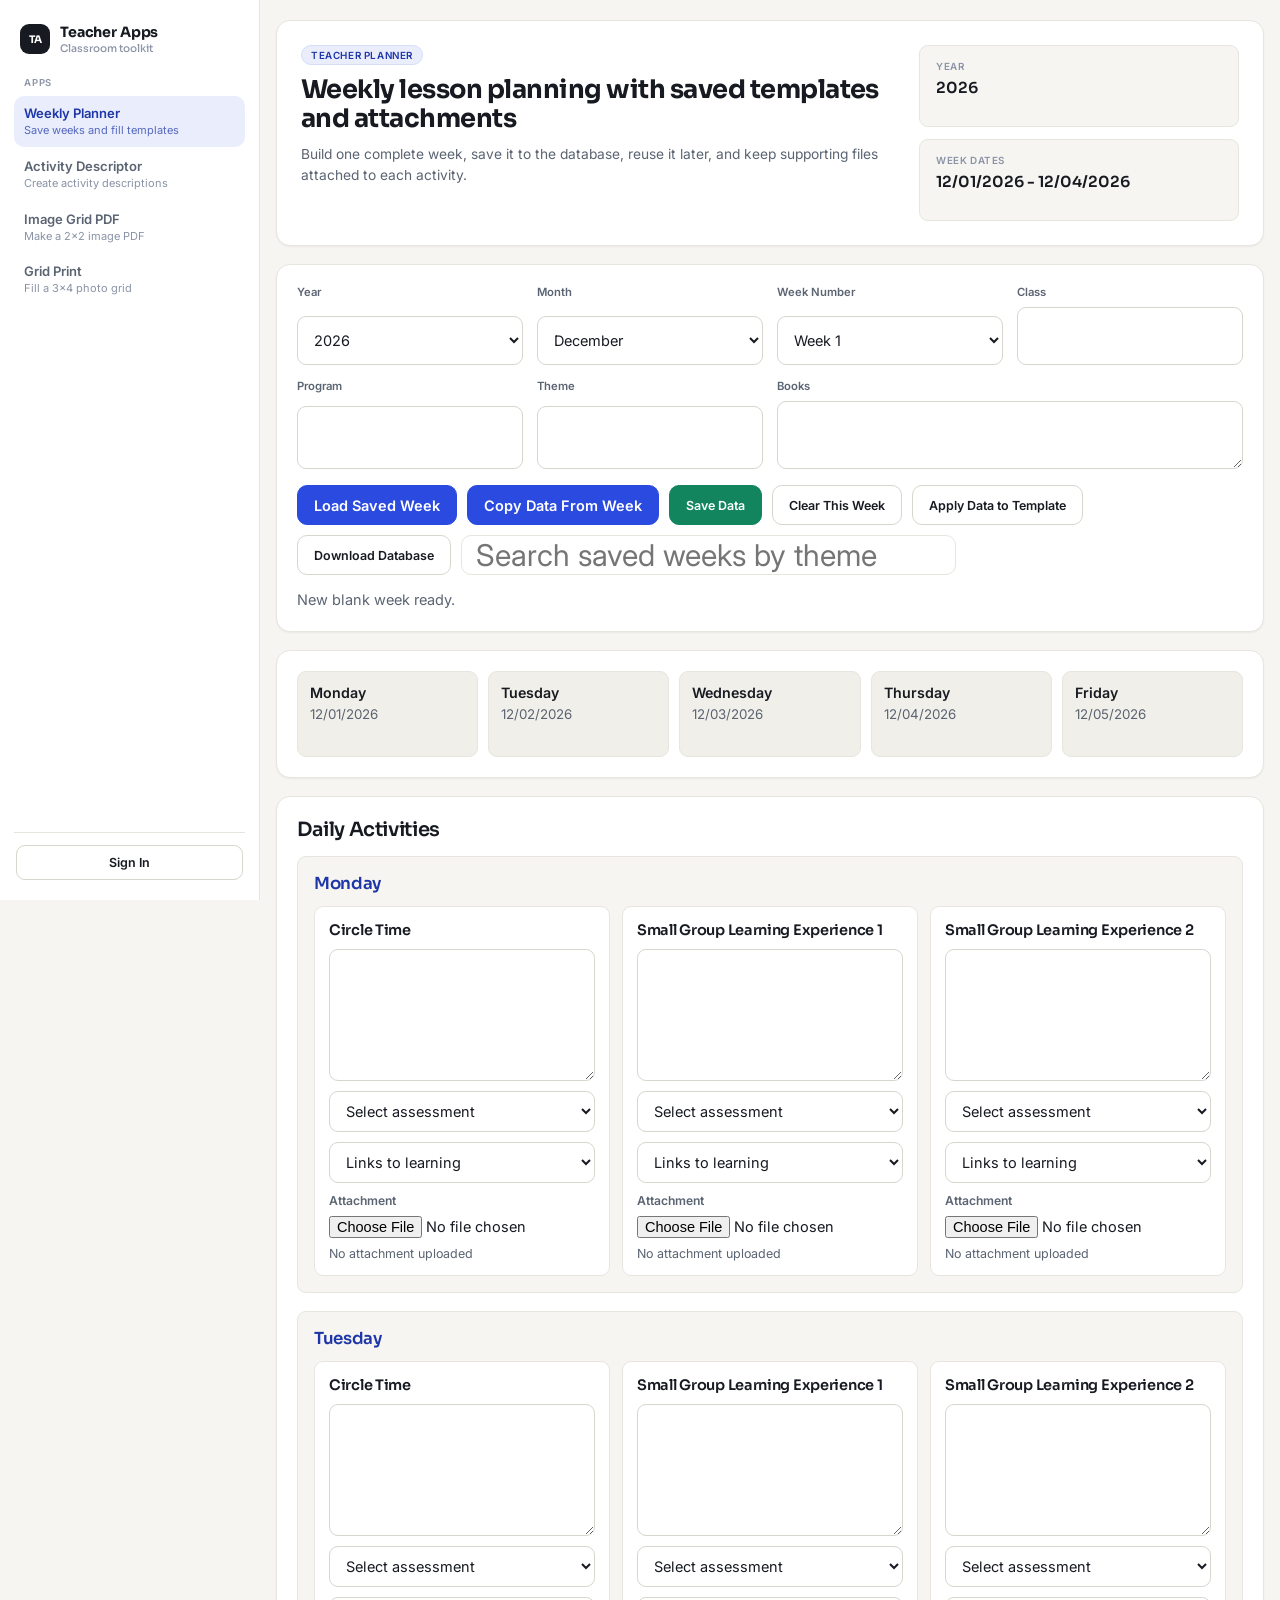
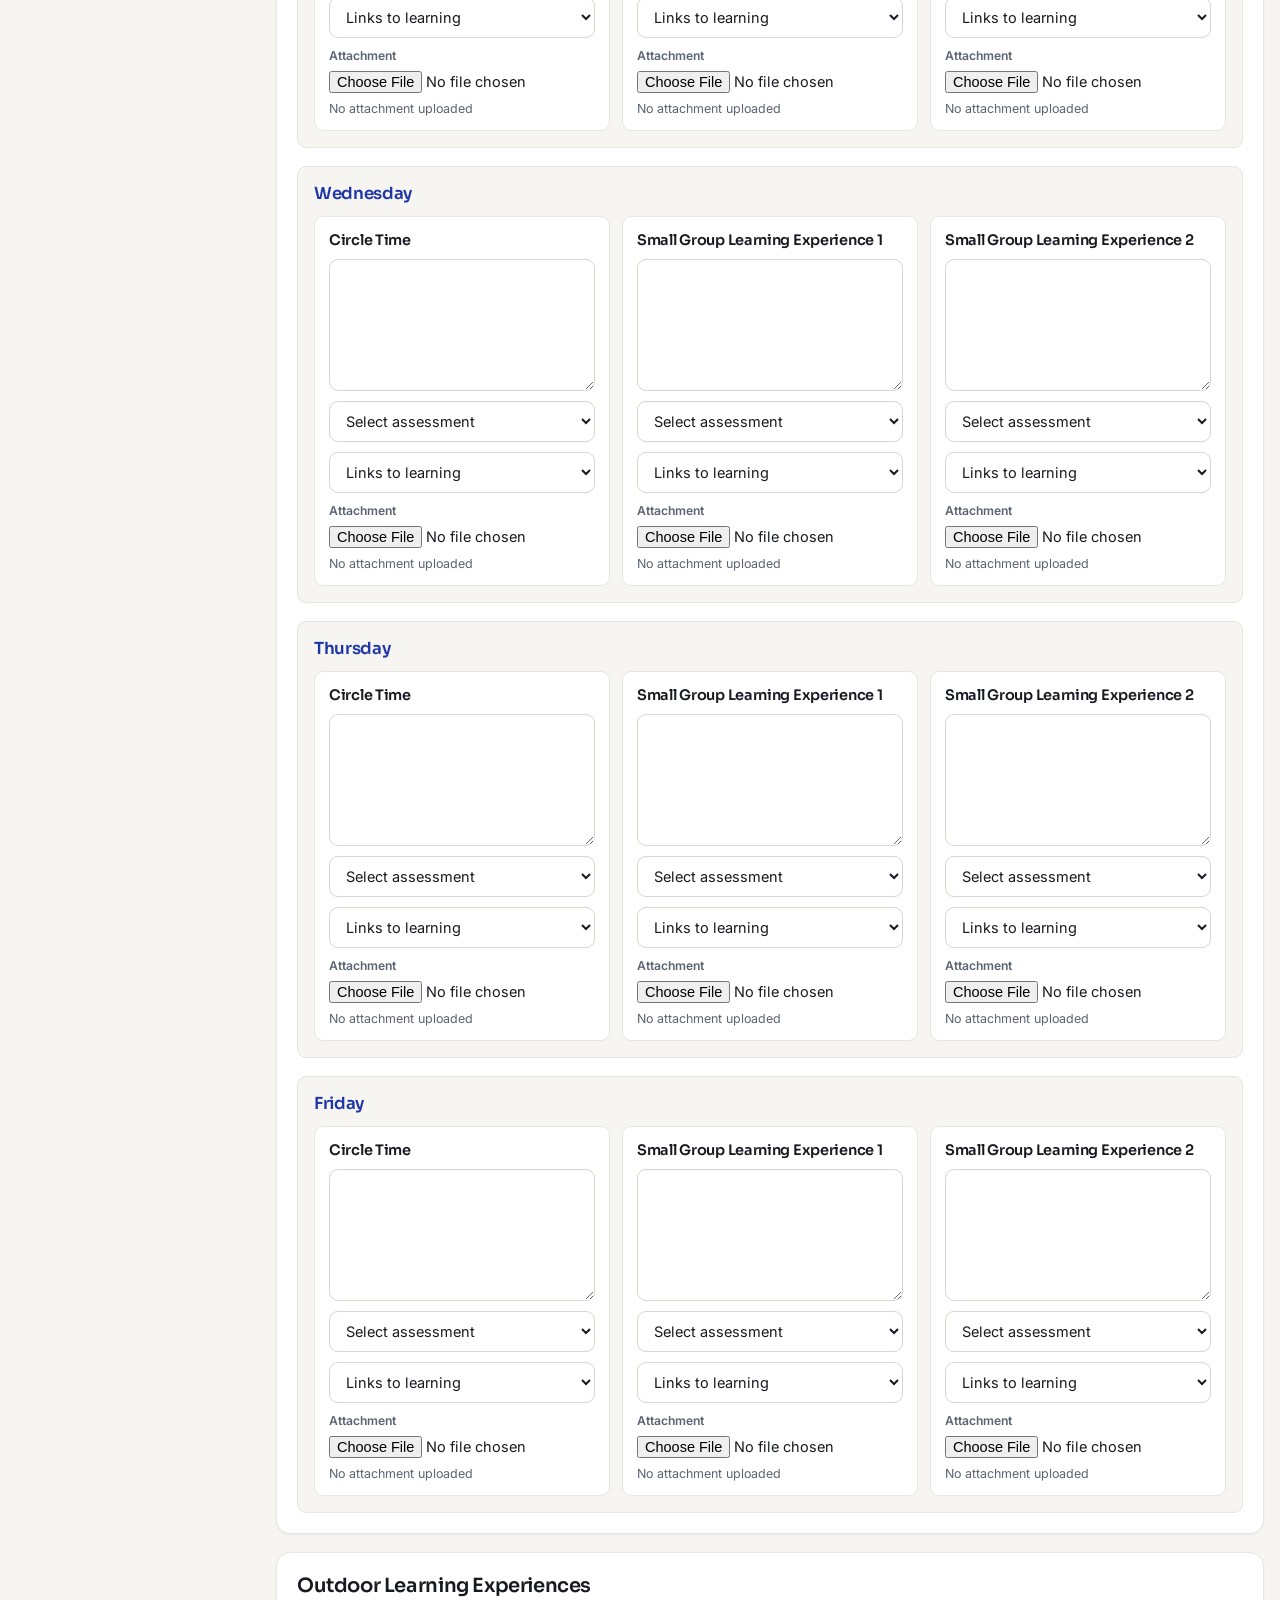
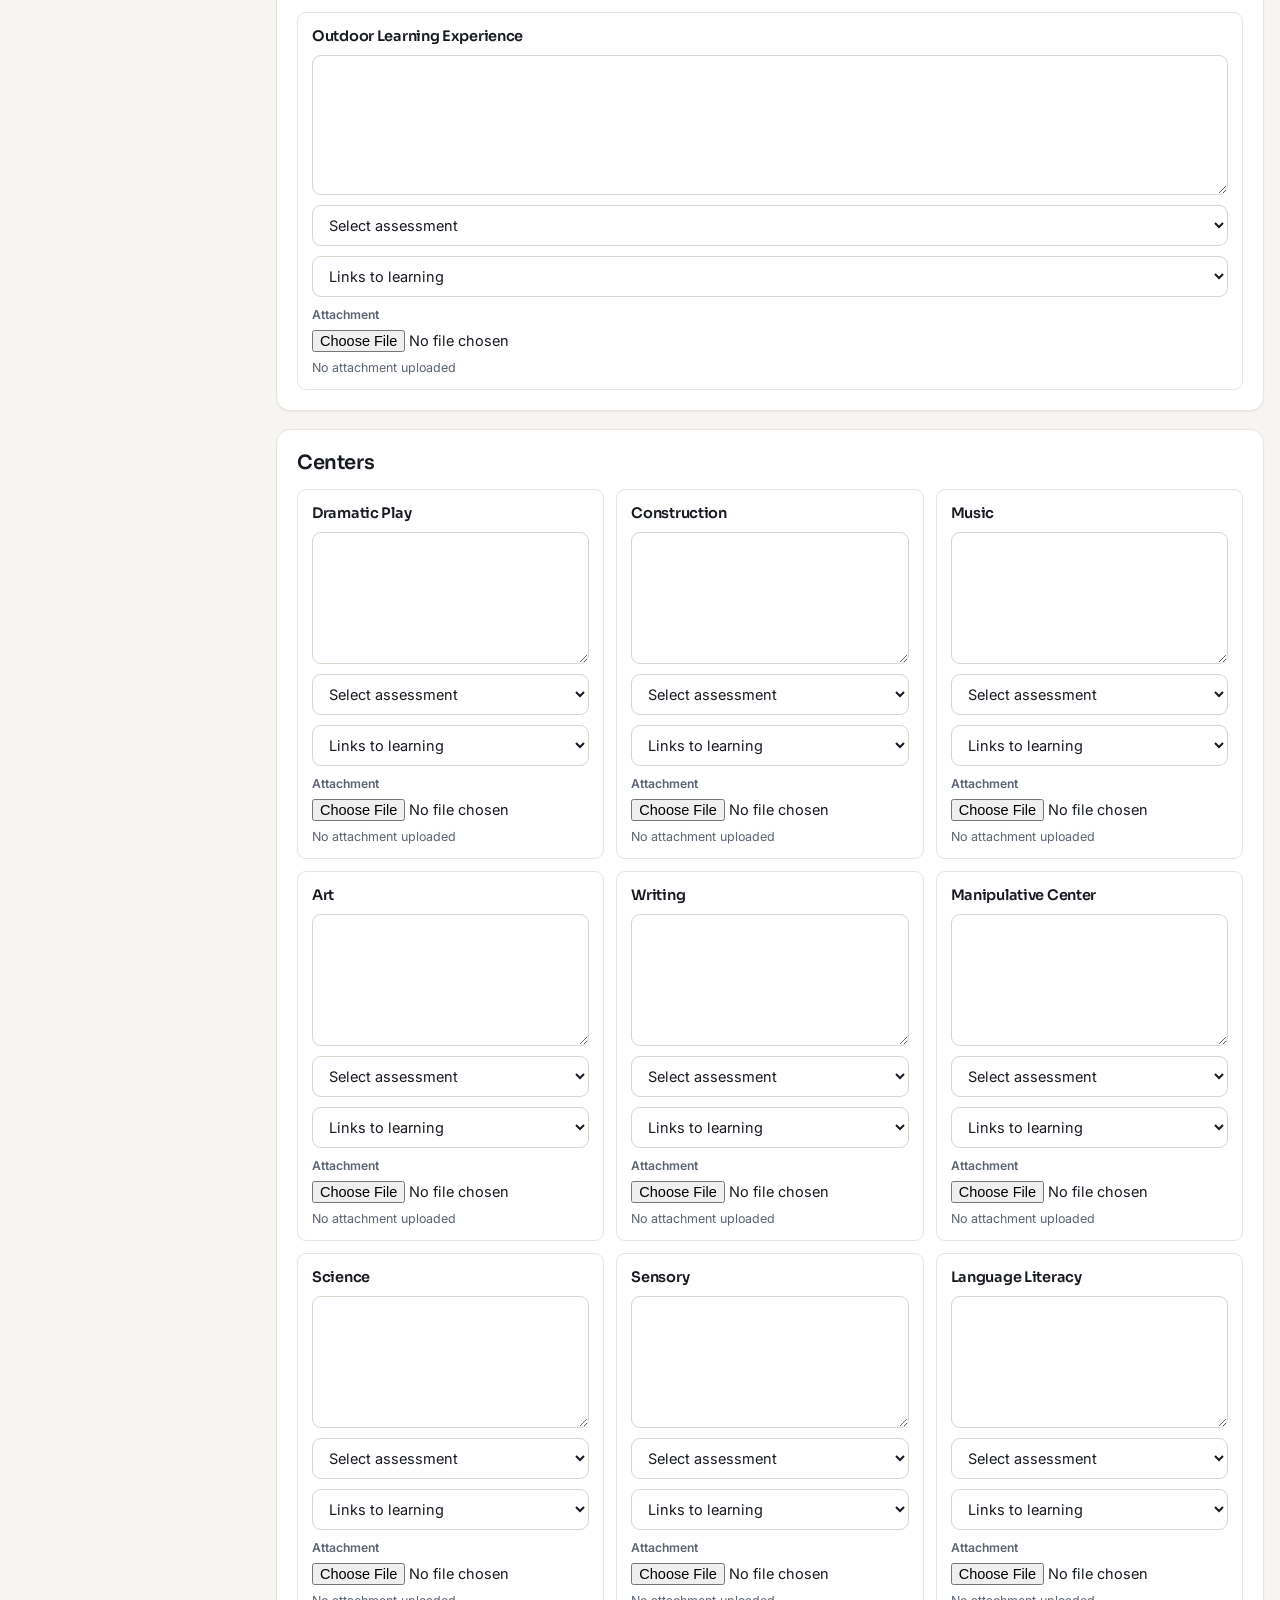
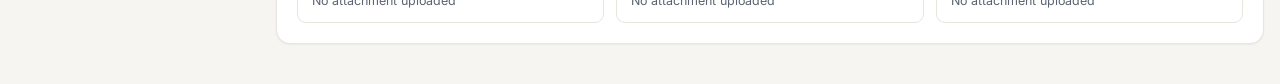
==== public/index.html @ f6d5d3d1 "Find saved weeks by typing a theme The search box filters every saved week, local and cloud, by them" ====
<!doctype html>
<html lang="en">
  <head>
    <meta charset="utf-8" />
    <meta name="viewport" content="width=device-width, initial-scale=1" />
    <title>Teacher Weekly Planner</title>
    <meta
      name="description"
      content="Plan circle time, small groups, centers, outdoor learning, templates, and attachments in one weekly teacher planner."
    />
    <link rel="preconnect" href="https://fonts.googleapis.com" />
    <link rel="preconnect" href="https://fonts.gstatic.com" crossorigin />
    <link
      href="https://fonts.googleapis.com/css2?family=Inter:wght@400;500;600;700&family=Sora:wght@600;700;800&display=swap"
      rel="stylesheet"
    />
    <link rel="stylesheet" href="styles.css?v=11" />
  </head>
  <body>
    <div class="app-frame">
      <aside class="app-sidebar" aria-label="Teacher app navigation">
        <div class="sidebar-brand">
          <span class="brand-mark" aria-hidden="true">TA</span>
          <span class="brand-name">Teacher Apps<em>Classroom toolkit</em></span>
        </div>
        <nav class="sidebar-nav" aria-label="Available apps">
          <p class="nav-label">Apps</p>
          <button class="app-tab active" type="button" data-app-tab="planner" aria-selected="true">
            <strong>Weekly Planner</strong>
            <span>Save weeks and fill templates</span>
          </button>
          <button class="app-tab" type="button" data-app-tab="activity-descriptor" aria-selected="false">
            <strong>Activity Descriptor</strong>
            <span>Create activity descriptions</span>
          </button>
          <button class="app-tab" type="button" data-app-tab="grid" aria-selected="false">
            <strong>Image Grid PDF</strong>
            <span>Make a 2x2 image PDF</span>
          </button>
          <button class="app-tab" type="button" data-app-tab="grid-print" aria-selected="false">
            <strong>Grid Print</strong>
            <span>Fill a 3x4 photo grid</span>
          </button>
        </nav>
        <div class="sidebar-auth" id="sidebarAuth">
          <button id="authButton" class="auth-button" type="button">Sign In</button>
          <div id="authUserInfo" class="auth-user-info" hidden>
            <span id="authUserEmail" class="auth-email"></span>
            <button id="authSignOutButton" class="auth-signout-button" type="button">Sign Out</button>
          </div>
        </div>
      </aside>

      <div class="app-content">
        <section id="plannerApp" class="app-view active" data-app-view="planner">
          <div class="page-shell">
            <header class="hero-band">
              <div class="hero-copy">
                <p class="eyebrow">Teacher Planner</p>
                <h1>Weekly lesson planning with saved templates and attachments</h1>
                <p class="hero-text">
                  Build one complete week, save it to the database, reuse it later, and keep supporting files attached to each activity.
                </p>
              </div>
              <div class="hero-meta">
                <div class="meta-chip">
                  <span>Year</span>
                  <strong id="currentYearLabel"></strong>
                </div>
                <div class="meta-chip">
                  <span>Week Dates</span>
                  <strong id="selectedWeekRange">Choose month and week</strong>
                </div>
              </div>
            </header>

            <main class="planner-layout">
        <section class="control-band" aria-label="Planner controls">
          <div class="control-grid">
            <label class="field">
              <span>Year</span>
              <select id="yearSelect" name="year"></select>
            </label>

            <label class="field">
              <span>Month</span>
              <select id="monthSelect" name="month"></select>
            </label>

            <label class="field">
              <span>Week Number</span>
              <select id="weekSelect" name="weekNumber"></select>
            </label>

            <label class="field">
              <span>Class</span>
              <input id="classInput" name="className" type="text" maxlength="120" autocomplete="off" />
            </label>

            <label class="field">
              <span>Program</span>
              <input id="programInput" name="programName" type="text" maxlength="120" autocomplete="off" />
            </label>

            <label class="field">
              <span>Theme</span>
              <input id="themeInput" name="theme" type="text" maxlength="120" autocomplete="off" />
            </label>

            <label class="field field-wide">
              <span>Books</span>
              <textarea id="booksInput" name="books" rows="2"></textarea>
            </label>
          </div>

          <div class="action-row">
            <select id="savedWeeksSelect" class="primary-button" aria-label="Load Saved Week">
              <option value="">Load Saved Week</option>
            </select>
            <select id="copyFromWeekSelect" class="primary-button" aria-label="Copy Data From Week">
              <option value="">Copy Data From Week</option>
            </select>
            <button id="savePlanButton" class="primary-button accent" type="button">Save Data</button>
            <button id="clearWeekButton" class="secondary-button" type="button">Clear This Week</button>
            <button id="applyCurrentTemplateButton" class="secondary-button" type="button">Apply Data to Template</button>
            <button id="downloadDatabaseButton" class="secondary-button" type="button">Download Database</button>
            <input id="themeSearchInput" class="theme-search-input" type="search" placeholder="Search saved weeks by theme" aria-label="Search saved weeks by theme" />
          </div>

          <div id="themeSearchResults" class="week-select-list theme-search-results" hidden></div>

          <p id="plannerStatus" class="status-text" role="status" aria-live="polite">Choose a month and week, save data for later, or fill your lesson-plan PDF template.</p>
        </section>

        <section class="week-band" aria-label="Selected work week">
          <div id="weekDays" class="week-days"></div>
        </section>

        <section class="planner-section" aria-labelledby="weeklyActivitiesHeading">
          <div class="section-heading">
            <h2 id="weeklyActivitiesHeading">Daily Activities</h2>
          </div>
          <div id="dailyActivities" class="daily-activities"></div>
        </section>

        <section class="planner-section" aria-labelledby="outdoorHeading">
          <div class="section-heading">
            <h2 id="outdoorHeading">Outdoor Learning Experiences</h2>
          </div>
          <div id="outdoorGrid" class="single-grid"></div>
        </section>

        <section class="planner-section" aria-labelledby="centersHeading">
          <div class="section-heading">
            <h2 id="centersHeading">Centers</h2>
          </div>
          <div id="centersGrid" class="center-grid"></div>
        </section>
            </main>
          </div>
        </section>

        <section id="activityDescriptorApp" class="app-view" data-app-view="activity-descriptor" hidden>
          <div class="page-shell">
            <header class="hero-band app-hero">
              <div class="hero-copy">
                <p class="eyebrow">Activity Descriptor</p>
                <h1>Describe learning activities with structured fields</h1>
                <p class="hero-text">
                  Enter a date, describe activities and skills learned, then apply the data to the activity descriptor template.
                </p>
              </div>
            </header>

            <main class="planner-layout">
              <section class="control-band" aria-label="Activity descriptor controls">
                <div class="control-grid">
                  <label class="field">
                    <span>Date</span>
                    <input id="activityDate" name="date" type="date" />
                  </label>
                </div>

                <div class="action-row">
                  <button id="loadActivityButton" class="primary-button" type="button">Load Saved Data</button>
                  <button id="saveActivityButton" class="primary-button accent" type="button">Save Data</button>
                  <button id="applyActivityTemplateButton" class="secondary-button" type="button">Apply Data to Template</button>
                  <button id="downloadActivityDatabaseButton" class="secondary-button" type="button">Download Database</button>
                </div>

                <p id="activityStatus" class="status-text" role="status" aria-live="polite">Fill in the date and activity fields to get started.</p>
              </section>

              <section class="planner-section" aria-labelledby="activityActivitiesHeading">
                <div class="section-heading">
                  <h2 id="activityActivitiesHeading">Activities</h2>
                </div>
                <div id="activityFieldsContainer" class="activity-fields-container"></div>
              </section>

              <section class="planner-section" aria-labelledby="activitySkillsHeading">
                <div class="section-heading">
                  <h2 id="activitySkillsHeading">Skills Learned</h2>
                  <button id="addSkillFieldButton" class="icon-button" type="button" aria-label="Add skill field">+</button>
                </div>
                <div id="skillFieldsContainer" class="activity-fields-container"></div>
              </section>

              <section class="planner-section" aria-labelledby="activityLinksHeading">
                <div class="section-heading">
                  <h2 id="activityLinksHeading">Links to Learning</h2>
                  <button id="addLinkFieldButton" class="icon-button" type="button" aria-label="Add link field">+</button>
                </div>
                <div id="linkFieldsContainer" class="activity-fields-container"></div>
              </section>
            </main>
          </div>
        </section>

        <section id="gridApp" class="app-view" data-app-view="grid" hidden>
          <div class="page-shell">
            <header class="hero-band app-hero">
              <div class="hero-copy">
                <p class="eyebrow">Image Grid PDF</p>
                <h1>Turn an image folder into a clean grid PDF</h1>
                <p class="hero-text">
                  Select a folder, choose a layout, and get an image-only PDF with no headers, footers, or extra text.
                </p>
              </div>
            </header>

            <section class="grid-tool" aria-labelledby="gridToolHeading">
              <div>
                <p class="eyebrow">Image Folder to PDF</p>
                <h2 id="gridToolHeading">Image Folder to Grid PDF</h2>
                <p>
                  Select an image folder and generate a clean PDF laid out in your chosen layout.
                  The PDF contains only images, with no page numbers or added text.
                </p>
              </div>
              <div class="grid-tool-controls">
                <label class="field">
                  <span>Image Folder</span>
                  <input
                    id="gridImageInput"
                    type="file"
                    accept="image/*"
                    webkitdirectory
                    directory
                    multiple
                  />
                </label>
                <label class="field">
                  <span>Individual Images</span>
                  <input
                    id="gridImageFilesInput"
                    type="file"
                    accept="image/*"
                    multiple
                  />
                </label>
                <div class="field">
                  <span>Layout</span>
                  <div class="radio-row">
                    <label><input type="radio" name="gridLayout" value="grid" checked /> 2x2 grid (4 per page)</label>
                    <label><input type="radio" name="gridLayout" value="two-per-page" /> 2 per page (A4)</label>
                  </div>
                </div>
                <div class="field" id="gridOrientationField" hidden>
                  <span>2-per-page orientation</span>
                  <div class="radio-row">
                    <label><input type="radio" name="gridOrientation" value="side" checked /> Side by side</label>
                    <label><input type="radio" name="gridOrientation" value="stack" /> Up and down</label>
                  </div>
                </div>
                <button id="gridGenerateButton" class="primary-button accent" type="button">Generate PDF</button>
                <p id="gridStatus" class="status-text" role="status" aria-live="polite">Choose a folder or individual images, pick a layout, then generate the PDF.</p>
              </div>
            </section>
          </div>
        </section>

        <section id="gridPrintApp" class="app-view" data-app-view="grid-print" hidden>
          <div class="page-shell">
            <header class="hero-band app-hero">
              <div class="hero-copy">
                <p class="eyebrow">Grid Print</p>
                <h1>Fill a 3x4 photo grid and export it as one A4 page</h1>
                <p class="hero-text">
                  Click any cell to add a photo. Each cell matches the printed A4 cell exactly, so every
                  photo fits inside its own box without overflowing.
                </p>
              </div>
            </header>

            <section class="grid-print-tool" aria-labelledby="gridPrintToolHeading">
              <h2 id="gridPrintToolHeading">3x4 Photo Grid</h2>
              <div id="gridPrintCells" class="grid-print-cells"></div>
              <div class="action-row">
                <button id="gridPrintGenerateButton" class="primary-button accent" type="button">Generate PDF</button>
                <button id="gridPrintClearButton" class="secondary-button" type="button">Clear All</button>
              </div>
              <p id="gridPrintStatus" class="status-text" role="status" aria-live="polite">
                Add up to 12 photos, then generate grid-print.pdf.
              </p>
            </section>
          </div>
        </section>
      </div>
    </div>

    <div id="authModal" class="modal-backdrop" hidden>
      <section class="modal-panel auth-modal" role="dialog" aria-modal="true" aria-labelledby="authModalTitle">
        <div class="modal-heading">
          <div>
            <p class="eyebrow">Cloud Memory</p>
            <h2 id="authModalTitle">Sign In</h2>
          </div>
          <button id="closeAuthModalButton" class="icon-button" type="button" aria-label="Close sign in">&times;</button>
        </div>
        <form class="auth-form" onsubmit="return false">
          <label class="field">
            <span>Email</span>
            <input id="authEmailInput" type="email" placeholder="you@example.com" autocomplete="email" />
          </label>
          <label class="field">
            <span>Password</span>
            <input id="authPasswordInput" type="password" placeholder="At least 6 characters" autocomplete="current-password" />
          </label>
          <p id="authStatus" class="status-text" role="status" aria-live="polite"></p>
          <div class="auth-actions">
            <button id="authSignInButton" class="primary-button" type="button">Sign In</button>
            <button id="authSignUpButton" class="secondary-button" type="button">Create Account</button>
          </div>
        </form>
      </section>
    </div>

    <div id="databaseModal" class="modal-backdrop" hidden>
      <section class="modal-panel" role="dialog" aria-modal="true" aria-labelledby="databaseModalTitle">
        <div class="modal-heading">
          <div>
            <p class="eyebrow">Database Export</p>
            <h2 id="databaseModalTitle">Choose Saved Weeks</h2>
          </div>
          <button id="closeDatabaseModalButton" class="icon-button" type="button" aria-label="Close database export">×</button>
        </div>
        <div id="databaseWeekList" class="week-select-list"></div>
        <div class="modal-actions">
          <button id="cancelDatabaseDownloadButton" class="secondary-button" type="button">Cancel</button>
          <button id="confirmDatabaseDownloadButton" class="primary-button accent" type="button">Download Selected</button>
        </div>
      </section>
    </div>

    <script src="script.js?v=29"></script>
    <script src="autofit.js?v=2"></script>
  </body>
</html>
---- public/styles.css ----
:root {
  color-scheme: light;
  --bg: #f6f5f1;
  --surface: #ffffff;
  --surface-soft: #f1efe9;
  --ink: #171a21;
  --muted: #5b6472;
  --faint: #8a93a6;
  --indigo: #2b4be0;
  --indigo-dark: #1e36a8;
  --indigo-soft: #eaeefc;
  --emerald: #12855f;
  --emerald-dark: #0d6a4c;
  --amber: #d98a1f;
  --red: #d92d20;
  --line: #e7e5de;
  --line-strong: #d8d5cc;
  --panel: #ffffff;
  --shadow-sm: 0 1px 2px rgba(23, 26, 33, 0.05);
  --shadow-md: 0 10px 30px rgba(23, 26, 33, 0.13);
  --focus-ring: 0 0 0 3px rgba(43, 75, 224, 0.18);
  --radius: 14px;
  --radius-sm: 9px;
  --transition-fast: 150ms ease;
  --transition-press: 90ms ease;
  font-family: "Inter", "Segoe UI", system-ui, sans-serif;
  font-size: 14.5px;
  -webkit-font-smoothing: antialiased;
  background: var(--bg);
  color: var(--ink);
}

* {
  box-sizing: border-box;
}

html,
body {
  max-width: 100%;
  overflow-x: hidden;
}

body {
  margin: 0;
  min-height: 100vh;
  background: var(--bg);
}

h1, h2, h3 {
  font-family: "Sora", "Segoe UI", system-ui, sans-serif;
  letter-spacing: -0.02em;
}

button,
input,
select,
textarea {
  font: inherit;
}

button {
  cursor: pointer;
}

button:focus-visible,
a:focus-visible,
input:focus-visible,
select:focus-visible,
textarea:focus-visible,
[tabindex]:focus-visible {
  outline: 2px solid var(--indigo);
  outline-offset: 2px;
}

@media (prefers-reduced-motion: reduce) {
  * {
    transition-duration: 0.01ms !important;
    animation-duration: 0.01ms !important;
  }
}

.app-frame {
  display: grid;
  grid-template-columns: 260px minmax(0, 1fr);
  align-items: stretch;
  width: 100%;
  min-height: 100vh;
  overflow-x: hidden;
}

.app-sidebar {
  position: sticky;
  top: 0;
  align-self: start;
  min-height: 100vh;
  height: auto;
  display: flex;
  flex-direction: column;
  gap: 4px;
  padding: 18px 14px;
  border-right: 1px solid var(--line);
  background: var(--surface);
  color: var(--ink);
}

.sidebar-brand {
  display: flex;
  align-items: center;
  gap: 10px;
  padding: 6px 6px 18px;
}

.brand-mark {
  display: grid;
  flex: none;
  place-items: center;
  width: 30px;
  height: 30px;
  border-radius: 9px;
  background: var(--ink);
  color: #ffffff;
  font-family: "Sora", sans-serif;
  font-size: 0.72rem;
  font-weight: 700;
}

.brand-name {
  display: grid;
  font-family: "Sora", sans-serif;
  font-size: 0.98rem;
  font-weight: 700;
  letter-spacing: -0.01em;
  line-height: 1.25;
}

.brand-name em {
  color: var(--faint);
  font-family: inherit;
  font-size: 0.72rem;
  font-style: normal;
  font-weight: 500;
  letter-spacing: 0;
}

.nav-label {
  margin: 0 0 6px 10px;
  color: var(--faint);
  font-size: 0.66rem;
  font-weight: 600;
  letter-spacing: 0.08em;
  text-transform: uppercase;
}

.sidebar-nav {
  display: grid;
  gap: 2px;
  align-content: start;
}

.app-tab {
  width: 100%;
  display: grid;
  gap: 2px;
  padding: 9px 10px;
  border: 0;
  border-radius: 10px;
  background: transparent;
  color: var(--muted);
  text-align: left;
  transition: background-color var(--transition-fast), color var(--transition-fast), transform var(--transition-press);
}

.app-tab:hover {
  background: var(--bg);
  color: var(--ink);
}

.app-tab.active {
  background: var(--indigo-soft);
  color: var(--indigo-dark);
}

.app-tab:active {
  transform: scale(0.98);
}

.app-tab strong {
  font-size: 0.9rem;
  font-weight: 600;
}

.app-tab span {
  color: var(--faint);
  font-size: 0.76rem;
  line-height: 1.35;
}

.app-tab.active span {
  color: var(--indigo-dark);
  opacity: 0.72;
}

.app-content {
  min-width: 0;
  overflow-x: hidden;
}

.app-view {
  min-width: 0;
}

.app-view[hidden] {
  display: none;
}

.page-shell {
  width: 100%;
  max-width: 1360px;
  margin: 0 auto;
  padding: 20px 16px 40px;
}

.hero-band {
  display: grid;
  grid-template-columns: minmax(0, 1.5fr) minmax(280px, 0.8fr);
  gap: 18px;
  align-items: stretch;
  padding: 24px;
  border: 1px solid var(--line);
  border-radius: var(--radius);
  background: var(--surface);
  box-shadow: var(--shadow-sm);
}

.eyebrow {
  display: inline-flex;
  align-items: center;
  margin: 0 0 10px;
  padding: 3px 9px;
  border: 1px solid #d5ddf8;
  border-radius: 999px;
  background: var(--indigo-soft);
  color: var(--indigo-dark);
  font-size: 0.68rem;
  font-weight: 600;
  text-transform: uppercase;
  letter-spacing: 0.06em;
}

.hero-copy h1 {
  margin: 0 0 10px;
  font-weight: 700;
  font-size: clamp(1.5rem, 2vw, 2.1rem);
  line-height: 1.15;
}

.hero-text {
  max-width: 52rem;
  margin: 0;
  color: var(--muted);
  font-size: 0.95rem;
  line-height: 1.55;
}

.hero-meta {
  display: grid;
  gap: 12px;
}

.meta-chip {
  display: grid;
  gap: 6px;
  align-content: start;
  min-height: 82px;
  padding: 14px 16px;
  border: 1px solid var(--line);
  border-radius: var(--radius-sm);
  background: var(--bg);
}

.meta-chip span {
  color: var(--faint);
  font-size: 0.68rem;
  font-weight: 600;
  text-transform: uppercase;
  letter-spacing: 0.06em;
}

.meta-chip strong {
  font-family: "Sora", sans-serif;
  font-size: 1.05rem;
  font-weight: 600;
}

.planner-layout {
  display: grid;
  gap: 18px;
  margin-top: 18px;
}

.grid-tool {
  display: grid;
  grid-template-columns: minmax(0, 1fr) minmax(280px, 420px);
  gap: 18px;
  align-items: center;
  margin-top: 18px;
  padding: 20px;
  border: 1px solid var(--line);
  border-radius: var(--radius);
  background: var(--panel);
  box-shadow: var(--shadow-sm);
}

.app-hero {
  grid-template-columns: minmax(0, 1fr);
}

.grid-tool h2 {
  margin: 0 0 8px;
  font-weight: 600;
  font-size: clamp(1.4rem, 1.8vw, 1.9rem);
}

.grid-tool p {
  margin: 0;
  color: var(--muted);
  line-height: 1.55;
}

.grid-tool-controls {
  display: grid;
  gap: 12px;
  min-width: 0;
}

.radio-row {
  display: flex;
  flex-wrap: wrap;
  gap: 8px 18px;
  font-weight: 400;
}

.radio-row label {
  display: flex;
  align-items: center;
  gap: 6px;
  font-size: 0.92rem;
  color: var(--ink);
  cursor: pointer;
}

.radio-row input[type="radio"] {
  accent-color: var(--indigo);
}

.control-band,
.week-band,
.planner-section {
  padding: 20px;
  border: 1px solid var(--line);
  border-radius: var(--radius);
  background: var(--panel);
  box-shadow: var(--shadow-sm);
}

.control-grid {
  display: grid;
  grid-template-columns: repeat(4, minmax(0, 1fr));
  gap: 14px;
}

.field {
  display: grid;
  gap: 8px;
}

.field[hidden] {
  display: none;
}

.field span {
  color: var(--muted);
  font-size: 0.78rem;
  font-weight: 600;
}

.field input,
.field select,
.field textarea,
.activity-card textarea,
.activity-card select {
  width: 100%;
  min-width: 0;
  padding: 10px 12px;
  border: 1px solid var(--line-strong);
  border-radius: var(--radius-sm);
  background: var(--surface);
  color: var(--ink);
  transition: border-color var(--transition-fast), box-shadow var(--transition-fast);
}

.field input:hover,
.field select:hover,
.field textarea:hover,
.activity-card textarea:hover,
.activity-card select:hover {
  border-color: var(--faint);
}

.field input:focus,
.field select:focus,
.field textarea:focus,
.activity-card textarea:focus,
.activity-card select:focus {
  border-color: var(--indigo);
  box-shadow: var(--focus-ring);
}

.field textarea,
.activity-card textarea {
  resize: vertical;
}

.field textarea {
  height: 68px;
}

.field-wide {
  grid-column: span 2;
}

.action-row {
  display: flex;
  flex-wrap: wrap;
  gap: 10px;
  margin-top: 16px;
}

.primary-button,
.secondary-button {
  min-height: 40px;
  padding: 0 16px;
  border-radius: 10px;
  font-size: 0.86rem;
  font-weight: 600;
  transition: background-color var(--transition-fast), border-color var(--transition-fast),
    box-shadow var(--transition-fast), transform var(--transition-press), opacity var(--transition-fast);
}

.primary-button:active,
.secondary-button:active {
  transform: scale(0.97);
}

.primary-button:disabled,
.secondary-button:disabled {
  opacity: 0.55;
  cursor: not-allowed;
  transform: none;
}

.primary-button {
  border: 1px solid var(--indigo);
  background: var(--indigo);
  color: #ffffff;
}

/* The Load Saved Week control is a <select> dressed as a button */
select.primary-button {
  -webkit-appearance: none;
  appearance: none;
  font: inherit;
  font-weight: 600;
  text-align: center;
  cursor: pointer;
  max-width: 240px;
  text-overflow: ellipsis;
}

select.primary-button option {
  background: #ffffff;
  color: #1f2437;
  font-weight: 400;
}

.primary-button:hover:not(:disabled) {
  background: var(--indigo-dark);
  border-color: var(--indigo-dark);
}

.primary-button.accent {
  border-color: var(--emerald);
  background: var(--emerald);
  color: #ffffff;
}

.primary-button.accent:hover:not(:disabled) {
  background: var(--emerald-dark);
  border-color: var(--emerald-dark);
}

.secondary-button {
  border: 1px solid var(--line-strong);
  background: var(--surface);
  color: var(--ink);
}

.secondary-button:hover:not(:disabled) {
  background: var(--surface-soft);
  border-color: var(--faint);
}

.status-text {
  margin: 14px 0 0;
  color: var(--muted);
  line-height: 1.5;
}

.status-text.success {
  color: var(--emerald-dark);
}

.status-text.error {
  color: var(--red);
}

.grid-print-tool {
  margin-top: 18px;
  padding: 20px;
  border: 1px solid var(--line);
  border-radius: var(--radius);
  background: var(--panel);
  box-shadow: var(--shadow-sm);
}

.grid-print-tool h2 {
  margin: 0 0 14px;
  font-weight: 600;
  font-size: clamp(1.2rem, 1.6vw, 1.5rem);
}

.grid-print-cells {
  display: grid;
  grid-template-columns: repeat(3, minmax(0, 1fr));
  gap: 12px;
}

.grid-print-cell {
  position: relative;
  display: flex;
  align-items: center;
  justify-content: center;
  aspect-ratio: 13 / 14; /* matches the printed A4 cell */
  border: 1px dashed var(--line);
  border-radius: var(--radius-sm);
  background: var(--surface);
  color: var(--muted);
  font-size: 0.85rem;
  cursor: pointer;
  overflow: hidden;
  transition: border-color var(--transition-fast), background-color var(--transition-fast);
}

.grid-print-cell:hover {
  border-color: var(--indigo);
  background: var(--surface-soft);
}

.grid-print-cell input[type="file"] {
  position: absolute;
  inset: 0;
  width: 100%;
  height: 100%;
  opacity: 0;
  cursor: pointer;
}

.grid-print-cell img {
  max-width: 100%;
  max-height: 100%;
  width: auto;
  height: auto;
  object-fit: contain;
  display: block;
}

.grid-print-cell.filled {
  border-style: solid;
  background: #ffffff;
}

@media (max-width: 640px) {
  .grid-print-cells {
    grid-template-columns: repeat(2, minmax(0, 1fr));
  }
}

.week-days {
  display: grid;
  grid-template-columns: repeat(5, minmax(0, 1fr));
  gap: 10px;
}

.day-chip {
  position: relative;
  min-height: 86px;
  padding: 12px;
  border: 1px solid var(--line);
  border-radius: var(--radius-sm);
  background: var(--surface-soft);
}

.day-chip strong {
  display: block;
  margin-bottom: 4px;
  font-size: 0.98rem;
  font-weight: 600;
}

.day-chip span {
  color: var(--muted);
  font-size: 0.92rem;
}

.day-chip.is-today {
  border-color: var(--indigo);
  border-width: 2px;
  padding: 11px;
  background: var(--indigo-soft);
}

.day-chip.is-today::after {
  content: "Today";
  position: absolute;
  top: 8px;
  right: 8px;
  padding: 2px 8px;
  border-radius: 999px;
  background: var(--emerald);
  color: #ffffff;
  font-size: 0.66rem;
  font-weight: 700;
  text-transform: uppercase;
  letter-spacing: 0.04em;
}

.section-heading {
  display: flex;
  align-items: center;
  justify-content: space-between;
  gap: 10px;
  margin-bottom: 14px;
}

.section-heading h2 {
  margin: 0;
  font-weight: 600;
  font-size: 1.35rem;
}

.daily-activities {
  display: grid;
  gap: 18px;
}

.day-section {
  padding: 16px;
  border: 1px solid var(--line);
  border-radius: var(--radius-sm);
  background: var(--bg);
}

.day-section-heading {
  margin: 0 0 12px;
  color: var(--indigo-dark);
  font-weight: 600;
  font-size: 1.15rem;
}

.day-activity-grid {
  display: grid;
  grid-template-columns: repeat(3, minmax(0, 1fr));
  gap: 12px;
}

.single-grid {
  display: grid;
  grid-template-columns: minmax(0, 1fr);
}

.center-grid {
  display: grid;
  grid-template-columns: repeat(3, minmax(0, 1fr));
  gap: 12px;
}

.activity-card {
  display: grid;
  gap: 10px;
  min-height: 100%;
  padding: 14px;
  border: 1px solid var(--line);
  border-radius: var(--radius-sm);
  background: var(--surface);
  transition: border-color var(--transition-fast);
}

.activity-card:focus-within {
  border-color: var(--indigo);
}

.activity-card h3 {
  margin: 0;
  font-weight: 600;
  font-size: 1rem;
}

.activity-card textarea {
  height: 132px;
}

.single-grid .activity-card textarea {
  height: 140px;
}

.attachment-row {
  display: grid;
  gap: 8px;
}

.attachment-row label {
  color: var(--muted);
  font-size: 0.84rem;
  font-weight: 600;
}

.attachment-row input[type="file"] {
  width: 100%;
}

.attachment-link {
  color: var(--indigo-dark);
  font-size: 0.9rem;
  font-weight: 600;
  text-decoration: none;
  word-break: break-word;
  transition: color var(--transition-fast);
}

.attachment-link:hover {
  text-decoration: underline;
}

.attachment-actions {
  display: grid;
  gap: 6px;
  color: var(--ink);
  font-size: 0.88rem;
  word-break: break-word;
}

.attachment-control-row {
  display: flex;
  flex-wrap: wrap;
  gap: 10px;
  align-items: center;
}

.attachment-remove {
  border: 0;
  padding: 0;
  background: transparent;
  color: var(--red);
  font: inherit;
  font-size: 0.9rem;
  font-weight: 600;
  cursor: pointer;
  transition: color var(--transition-fast);
}

.attachment-remove:hover {
  text-decoration: underline;
}

.attachment-empty {
  color: var(--muted);
  font-size: 0.86rem;
}

.sidebar-auth {
  display: flex;
  align-items: center;
  gap: 10px;
  margin-top: auto;
  padding: 12px 2px 2px;
  border-top: 1px solid var(--line);
}

.auth-button {
  width: 100%;
  padding: 9px 14px;
  border: 1px solid var(--line-strong);
  border-radius: var(--radius-sm);
  background: var(--surface);
  color: var(--ink);
  font-weight: 600;
  font-size: 0.86rem;
}

.auth-button:hover {
  background: var(--bg);
}

.auth-user-info {
  display: flex;
  align-items: center;
  gap: 10px;
  width: 100%;
}

.auth-user-info[hidden] {
  display: none;
}

.auth-email {
  flex: 1;
  min-width: 0;
  overflow: hidden;
  text-overflow: ellipsis;
  white-space: nowrap;
  color: var(--muted);
  font-size: 0.8rem;
  font-weight: 600;
}

.auth-signout-button {
  padding: 6px 11px;
  border: 1px solid var(--line-strong);
  border-radius: 8px;
  background: transparent;
  color: var(--muted);
  font-size: 0.76rem;
  font-weight: 600;
}

.auth-signout-button:hover {
  background: var(--bg);
  color: var(--ink);
}

.auth-modal {
  max-width: 400px;
}

.auth-form {
  display: grid;
  gap: 14px;
}

.auth-actions {
  display: flex;
  gap: 10px;
  justify-content: flex-end;
}

.modal-backdrop {
  position: fixed;
  inset: 0;
  z-index: 20;
  display: grid;
  place-items: center;
  padding: 18px;
  background: rgba(23, 26, 33, 0.4);
  animation: modal-backdrop-fade var(--transition-fast) ease;
}

@keyframes modal-backdrop-fade {
  from {
    opacity: 0;
  }
  to {
    opacity: 1;
  }
}

@keyframes modal-panel-in {
  from {
    opacity: 0;
    transform: translateY(8px) scale(0.98);
  }
  to {
    opacity: 1;
    transform: translateY(0) scale(1);
  }
}

.modal-backdrop[hidden] {
  display: none;
}

.modal-panel {
  width: min(620px, 100%);
  max-height: min(760px, calc(100vh - 36px));
  display: grid;
  grid-template-rows: auto minmax(0, 1fr) auto;
  gap: 14px;
  padding: 20px;
  border: 1px solid var(--line);
  border-radius: var(--radius);
  background: var(--panel);
  box-shadow: var(--shadow-md);
  animation: modal-panel-in 200ms ease;
}

.modal-heading {
  display: flex;
  justify-content: space-between;
  gap: 14px;
}

.modal-heading h2 {
  margin: 0;
  font-weight: 600;
  font-size: 1.3rem;
}

.icon-button {
  width: 44px;
  height: 44px;
  border: 1px solid var(--line);
  border-radius: var(--radius-sm);
  background: var(--surface);
  color: var(--ink);
  font-size: 1.4rem;
  line-height: 1;
  display: inline-flex;
  align-items: center;
  justify-content: center;
  transition: background-color var(--transition-fast), border-color var(--transition-fast), transform var(--transition-press);
}

.icon-button:hover {
  background: var(--surface-soft);
  border-color: var(--faint);
}

.icon-button:active {
  transform: scale(0.95);
}

.week-select-list {
  display: grid;
  gap: 8px;
  overflow: auto;
  padding-right: 4px;
}

.week-select-row {
  display: grid;
  grid-template-columns: auto minmax(0, 1fr);
  gap: 10px;
  align-items: start;
  padding: 12px;
  border: 1px solid var(--line);
  border-radius: var(--radius-sm);
  background: var(--surface);
}

.week-select-row input {
  margin-top: 3px;
}

.week-select-row strong,
.week-select-row small {
  display: block;
}

.week-select-row small {
  margin-top: 3px;
  color: var(--muted);
  line-height: 1.35;
}

.theme-search-input {
  min-height: 40px;
  padding: 0 14px;
  border: 1px solid var(--line);
  border-radius: 10px;
  background: var(--surface);
  color: inherit;
  font: inherit;
  font-size: 0.86rem;
  min-width: 220px;
}

.theme-search-results {
  margin-top: 12px;
  max-height: 260px;
}

/* .week-select-list sets display:grid, which would otherwise beat [hidden]. */
.theme-search-results[hidden] {
  display: none;
}

.theme-result {
  display: block;
  width: 100%;
  text-align: left;
  padding: 12px;
  border: 1px solid var(--line);
  border-radius: var(--radius-sm);
  background: var(--surface);
  color: inherit;
  font: inherit;
  cursor: pointer;
}

.theme-result strong,
.theme-result small {
  display: block;
}

.theme-result small {
  margin-top: 3px;
  color: var(--muted);
  line-height: 1.35;
}

.modal-actions {
  display: flex;
  flex-wrap: wrap;
  justify-content: flex-end;
  gap: 10px;
}

.activity-fields-section {
  margin-top: 16px;
}

.section-heading h3 {
  margin: 0;
  font-weight: 600;
  font-size: 1.05rem;
}

.activity-fields-container {
  display: grid;
  gap: 10px;
}

.activity-field-item {
  display: grid;
  grid-template-columns: minmax(0, 1fr) auto;
  gap: 10px;
  align-items: end;
  padding: 12px;
  border: 1px solid var(--line);
  border-radius: var(--radius-sm);
  background: var(--surface);
}

.activity-field-item textarea {
  height: 80px;
  resize: vertical;
}

/* Descriptor text matches the exported template's Times New Roman */
#activityDescriptorApp textarea {
  font-family: "Times New Roman", Times, serif;
}

.activity-field-item .field {
  gap: 6px;
}

.activity-field-item .field span {
  font-size: 0.86rem;
  font-weight: 600;
  color: var(--muted);
}

.activity-field-remove {
  width: 36px;
  height: 36px;
  padding: 0;
  border: 1px solid var(--line);
  border-radius: 8px;
  background: var(--surface);
  color: var(--red);
  font-weight: 700;
  font-size: 1.2rem;
  line-height: 1;
  transition: background-color var(--transition-fast), transform var(--transition-press);
}

.activity-field-remove:hover {
  background: rgba(217, 45, 32, 0.08);
}

.activity-field-remove:active {
  transform: scale(0.95);
}


@media (max-width: 1180px) {
  .hero-band,
  .grid-tool,
  .control-grid {
    grid-template-columns: 1fr;
  }

  .day-activity-grid {
    grid-template-columns: 1fr;
  }

  .center-grid {
    grid-template-columns: repeat(2, minmax(0, 1fr));
  }
}

@media (max-width: 760px) {
  .app-frame {
    grid-template-columns: 1fr;
  }

  .app-sidebar {
    position: static;
    height: auto;
    min-height: 0;
    padding: 14px;
  }

  .sidebar-brand {
    padding: 0;
  }

  .sidebar-brand h1 {
    font-size: 1.55rem;
  }

  .sidebar-brand p:not(.eyebrow) {
    display: none;
  }

  .sidebar-nav {
    grid-template-columns: repeat(2, minmax(0, 1fr));
  }

  .app-tab {
    min-height: 82px;
  }

  .page-shell {
    width: min(100vw - 16px, 100%);
    padding: 12px 0 28px;
  }

  .hero-band,
  .grid-tool,
  .control-grid,
  .week-days,
  .center-grid {
    grid-template-columns: 1fr;
  }

  .field-wide {
    grid-column: span 1;
  }

  .hero-band,
  .grid-tool,
  .control-band,
  .week-band,
  .planner-section {
    padding: 16px;
  }
}
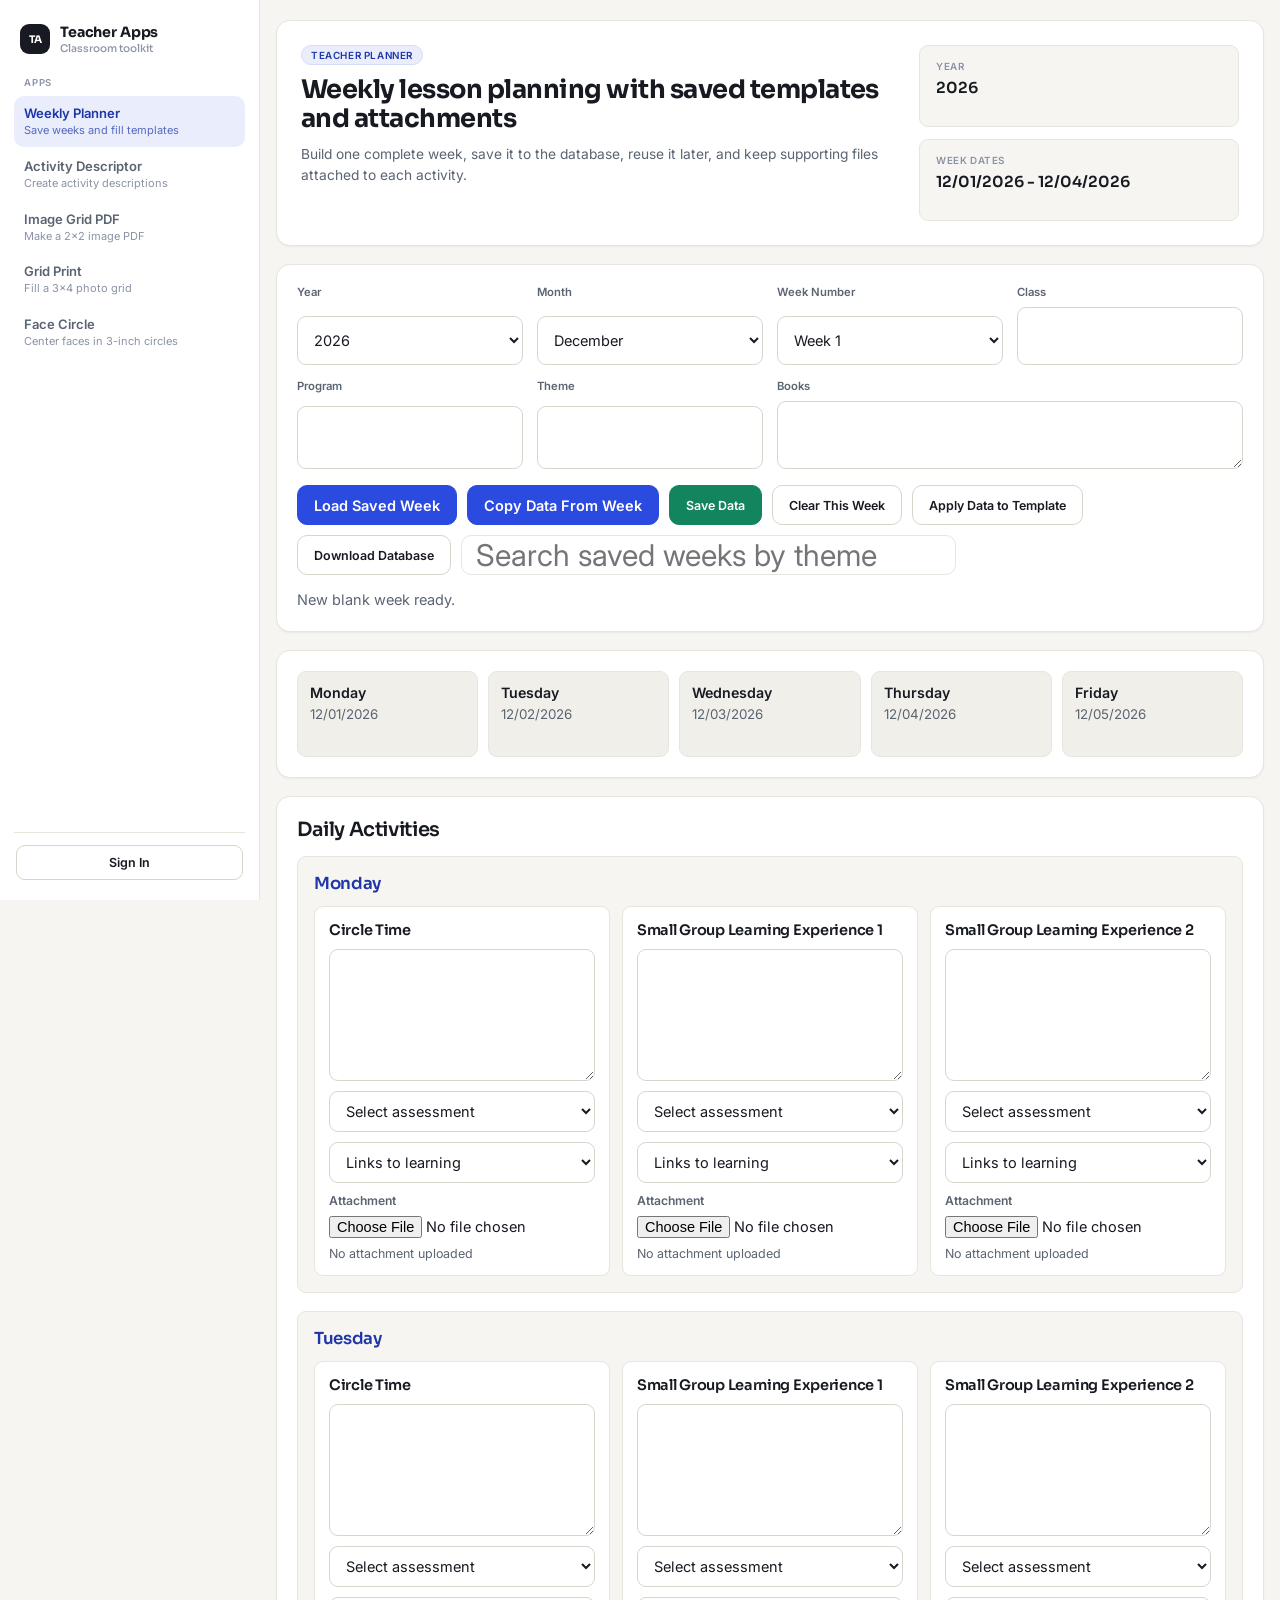
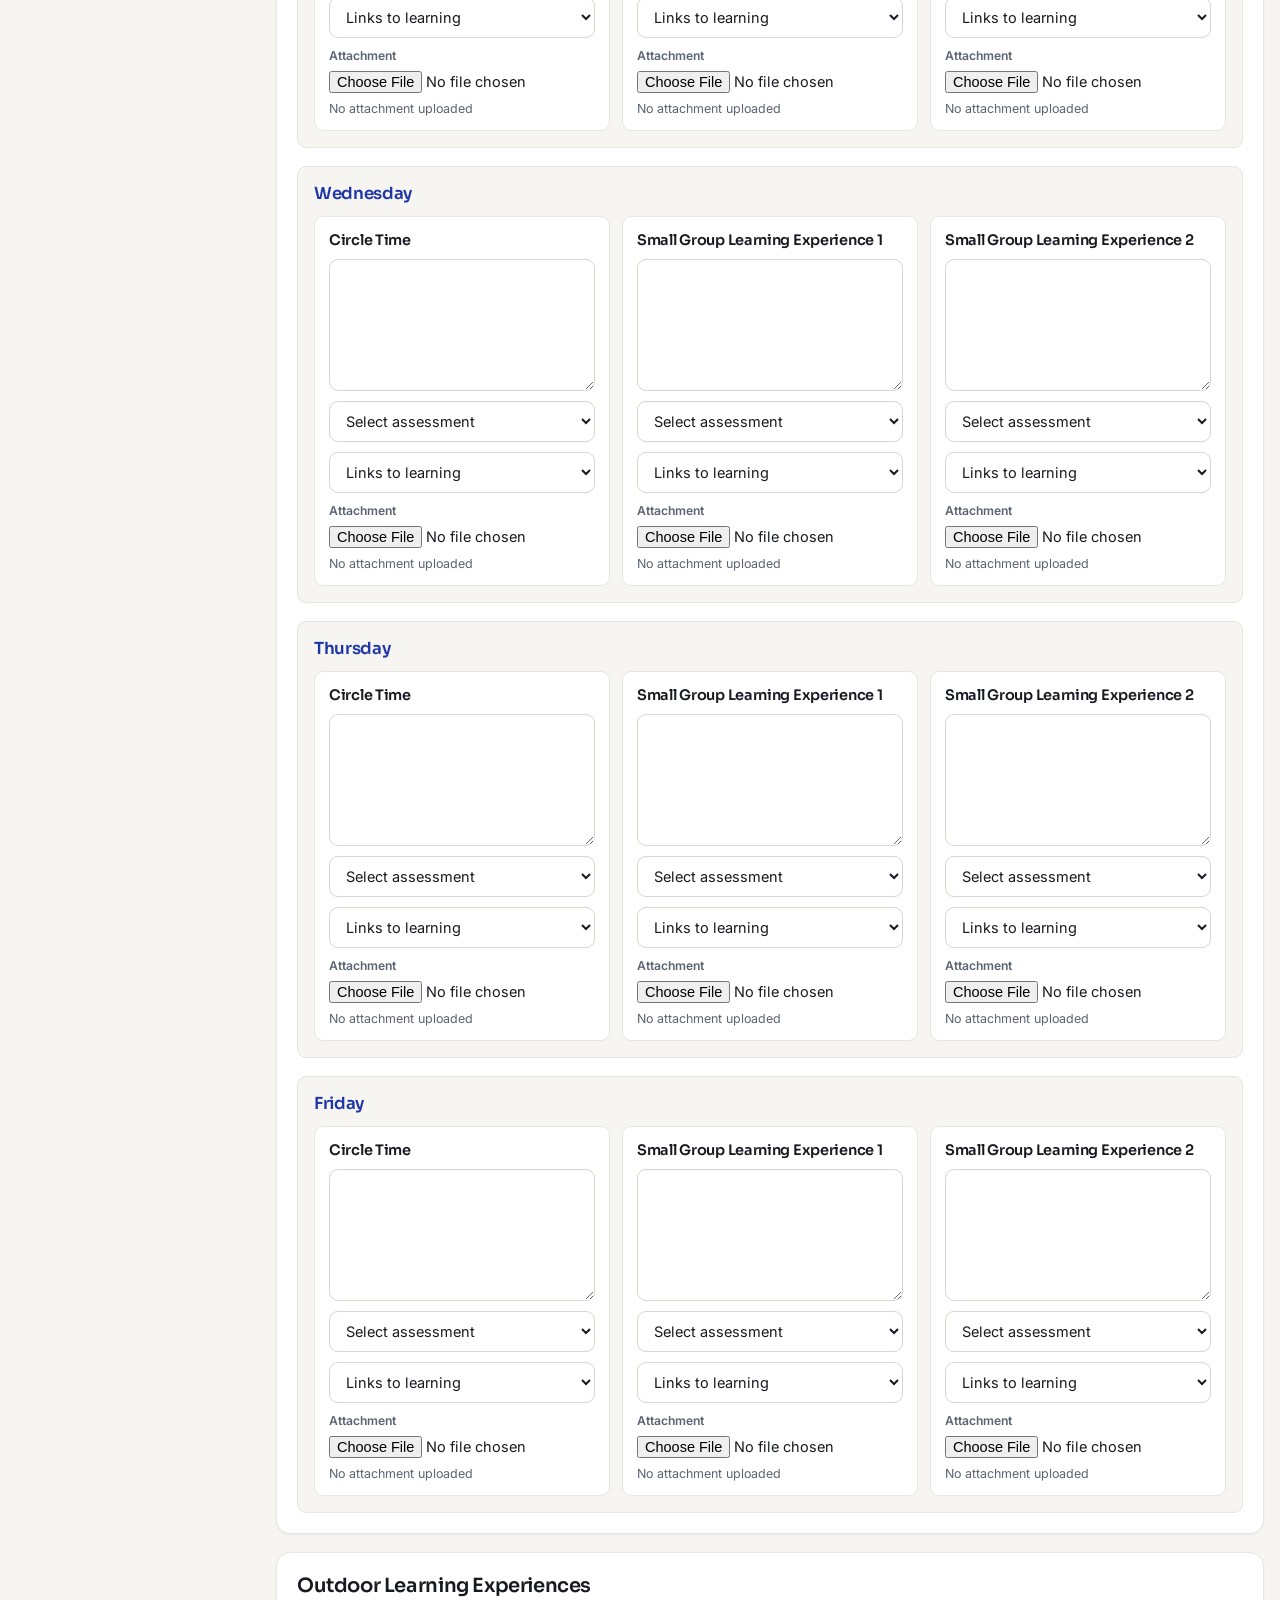
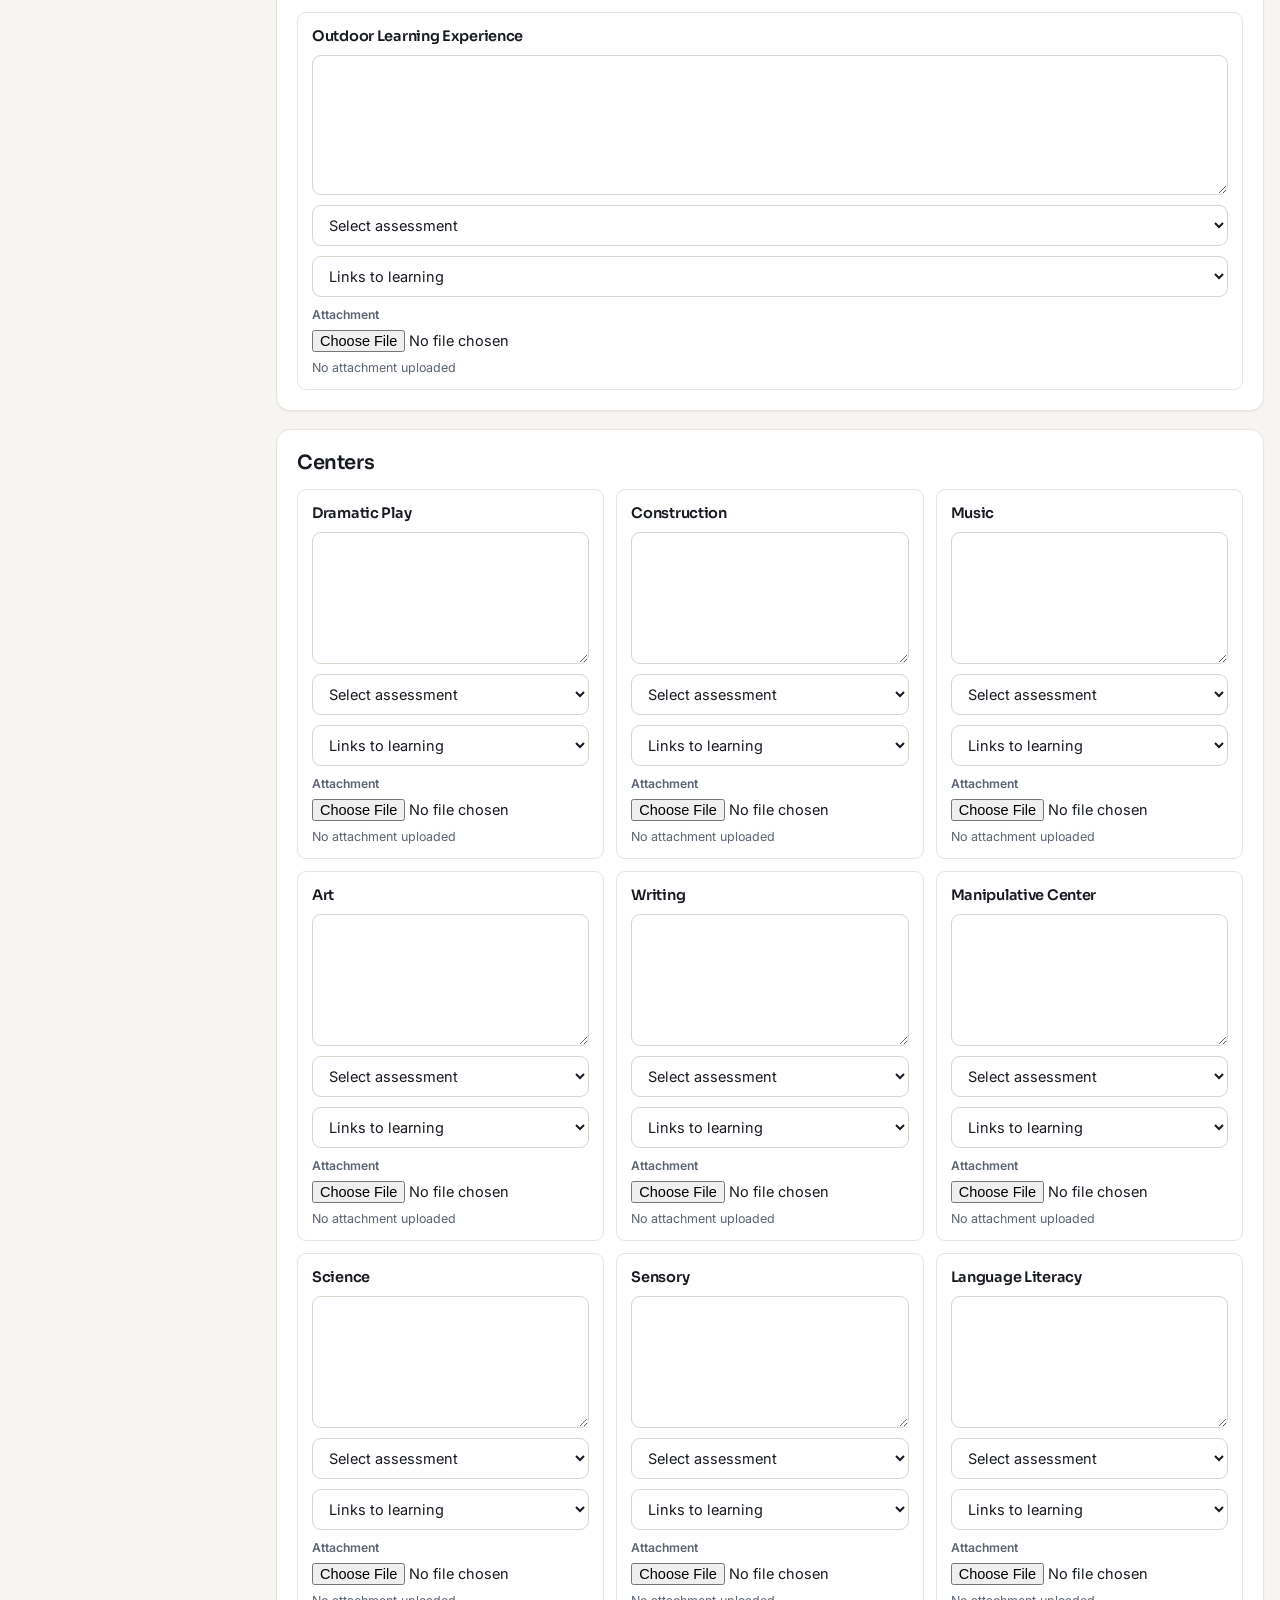
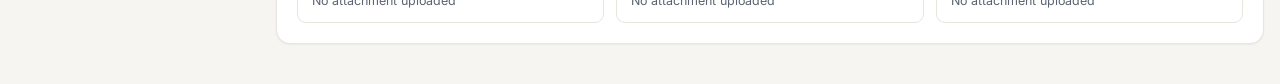
==== commit dc368580: "Add Face Circle photo cropping app with Letter PDF export" ====
--- a/public/index.html
+++ b/public/index.html
@@ -15,6 +15,7 @@
       rel="stylesheet"
     />
     <link rel="stylesheet" href="styles.css?v=11" />
+    <link rel="stylesheet" href="face-circle.css?v=1" />
   </head>
   <body>
     <div class="app-frame">
@@ -41,6 +42,10 @@
             <strong>Grid Print</strong>
             <span>Fill a 3x4 photo grid</span>
           </button>
+          <button class="app-tab" type="button" data-app-tab="face-circle" aria-selected="false">
+            <strong>Face Circle</strong>
+            <span>Center faces in 3-inch circles</span>
+          </button>
         </nav>
         <div class="sidebar-auth" id="sidebarAuth">
           <button id="authButton" class="auth-button" type="button">Sign In</button>
@@ -183,7 +188,11 @@
 
                 <div class="action-row">
                   <button id="loadActivityButton" class="primary-button" type="button">Load Saved Data</button>
+                  <select id="copyFromActivitySelect" class="primary-button" aria-label="Copy Data From Date">
+                    <option value="">Copy Data From Date</option>
+                  </select>
                   <button id="saveActivityButton" class="primary-button accent" type="button">Save Data</button>
+                  <button id="clearActivityButton" class="secondary-button" type="button">Clear This Date</button>
                   <button id="applyActivityTemplateButton" class="secondary-button" type="button">Apply Data to Template</button>
                   <button id="downloadActivityDatabaseButton" class="secondary-button" type="button">Download Database</button>
                 </div>
@@ -273,7 +282,10 @@
                     <label><input type="radio" name="gridOrientation" value="stack" /> Up and down</label>
                   </div>
                 </div>
-                <button id="gridGenerateButton" class="primary-button accent" type="button">Generate PDF</button>
+                <div class="action-row">
+                  <button id="gridGenerateButton" class="primary-button accent" type="button">Generate PDF</button>
+                  <button id="gridClearButton" class="secondary-button" type="button">Clear Images</button>
+                </div>
                 <p id="gridStatus" class="status-text" role="status" aria-live="polite">Choose a folder or individual images, pick a layout, then generate the PDF.</p>
               </div>
             </section>
@@ -304,6 +316,61 @@
                 Add up to 12 photos, then generate grid-print.pdf.
               </p>
             </section>
+          </div>
+        </section>
+        <section id="faceCircleApp" class="app-view" data-app-view="face-circle" hidden>
+          <div class="page-shell">
+            <header class="hero-band app-hero">
+              <div class="hero-copy">
+                <p class="eyebrow">Face Circle</p>
+                <h1>Little faces. Perfect circles.</h1>
+                <p class="hero-text">Choose photos, drag each face into place, and export your ready-to-print PDF.</p>
+              </div>
+            </header>
+            <main class="face-tool">
+              <div class="face-toolbar">
+                <button id="faceChoose" class="primary-button" type="button">Select photos</button>
+                <input id="faceFiles" type="file" accept="image/*" multiple hidden />
+                <span class="face-note">Photos stay on this device.</span>
+              </div>
+              <p id="faceStatus" class="status-text" role="status" aria-live="polite">Select one or more photos to get started.</p>
+              <div class="face-stage">
+                <div class="face-circle-wrap">
+                  <canvas id="faceCanvas" width="900" height="900" tabindex="0" role="img" aria-label="Circular photo crop. Use arrow keys to move the photo." aria-describedby="faceHint"></canvas>
+                  <span id="faceEmpty">Your photo goes here</span>
+                </div>
+                <p id="faceHint" class="face-note">Drag the photo to center the face. Use zoom for a closer fit.</p>
+                <div id="faceEditor" hidden>
+                  <div class="face-zoom">
+                    <label for="faceZoom">Zoom</label>
+                    <input id="faceZoom" type="range" min="1" max="4" step="0.01" value="1" />
+                    <output id="faceZoomValue" for="faceZoom">100%</output>
+                  </div>
+                  <div class="face-adjust" aria-label="Adjust photo position">
+                    <button type="button" data-face-move="left" aria-label="Move photo left">&#8592;</button>
+                    <button type="button" data-face-move="up" aria-label="Move photo up">&#8593;</button>
+                    <button type="button" data-face-move="down" aria-label="Move photo down">&#8595;</button>
+                    <button type="button" data-face-move="right" aria-label="Move photo right">&#8594;</button>
+                    <button id="faceReset" class="secondary-button" type="button">Reset crop</button>
+                  </div>
+                  <div class="face-navigation">
+                    <button id="facePrevious" class="secondary-button" type="button" aria-label="Previous photo">&#8592; Previous</button>
+                    <span id="faceCounter" role="status" aria-live="polite"></span>
+                    <button id="faceNext" class="secondary-button" type="button" aria-label="Next photo">Next &#8594;</button>
+                  </div>
+                  <p id="faceName" class="face-note"></p>
+                </div>
+              </div>
+              <div id="faceThumbnails" class="face-thumbnails" aria-label="Selected photos"></div>
+              <div class="face-footer">
+                <div class="action-row">
+                  <button id="faceExport" class="primary-button accent" type="button" disabled>Export PDF</button>
+                  <button id="faceRemove" class="secondary-button" type="button" disabled>Remove photo</button>
+                  <button id="faceClear" class="secondary-button" type="button" disabled>Clear all</button>
+                </div>
+                <p class="face-note">One 3-inch circle centered on each 8.5 &times; 11-inch page. Print at <strong>Actual size / 100%</strong>.</p>
+              </div>
+            </main>
           </div>
         </section>
       </div>
@@ -353,7 +420,9 @@
       </section>
     </div>
 
-    <script src="script.js?v=29"></script>
+    <script src="script.js?v=30"></script>
     <script src="autofit.js?v=2"></script>
+    <script src="vendor/pdf-lib-1.17.1.min.js" defer></script>
+    <script src="face-circle.js?v=1" defer></script>
   </body>
 </html>
--- a/public/face-circle.css
+++ b/public/face-circle.css
@@ -0,0 +1,89 @@
+.face-tool {
+  margin-top: 18px;
+  padding: clamp(16px, 3vw, 28px);
+  border: 1px solid var(--line);
+  border-radius: var(--radius);
+  background: var(--surface);
+}
+.face-toolbar, .face-adjust, .face-navigation, .face-zoom {
+  display: flex;
+  align-items: center;
+  justify-content: center;
+  flex-wrap: wrap;
+  gap: 12px;
+}
+.face-toolbar { justify-content: flex-start; }
+.face-note { color: var(--muted); line-height: 1.6; font-size: 0.9rem; }
+.face-stage { padding: 24px 0 12px; text-align: center; }
+.face-circle-wrap {
+  position: relative;
+  width: min(360px, 100%);
+  aspect-ratio: 1;
+  margin: 0 auto 20px;
+  border-radius: 50%;
+  background: var(--surface-soft);
+  box-shadow: 0 0 0 2px var(--line-strong), var(--shadow-sm);
+}
+#faceCanvas {
+  display: block;
+  width: 100%;
+  height: 100%;
+  border-radius: 50%;
+  touch-action: none;
+  cursor: grab;
+}
+#faceCanvas:active { cursor: grabbing; }
+#faceEmpty {
+  position: absolute;
+  inset: 0;
+  display: grid;
+  place-items: center;
+  pointer-events: none;
+  color: var(--muted);
+}
+#faceEmpty[hidden], #faceEditor[hidden] { display: none; }
+#faceEditor { max-width: 480px; margin: auto; }
+.face-zoom { flex-wrap: nowrap; margin: 20px auto 16px; }
+.face-zoom input { min-width: 0; flex: 1; min-height: 44px; accent-color: var(--indigo); }
+.face-zoom output { min-width: 48px; font-variant-numeric: tabular-nums; }
+.face-adjust button[data-face-move] {
+  width: 44px;
+  height: 44px;
+  border: 1px solid var(--line-strong);
+  border-radius: var(--radius-sm);
+  background: var(--surface);
+  color: var(--ink);
+  font-size: 1.2rem;
+}
+.face-navigation { margin-top: 22px; gap: 16px; }
+#faceCounter { min-width: 44px; font-variant-numeric: tabular-nums; }
+#faceName { overflow-wrap: anywhere; }
+.face-thumbnails {
+  display: flex;
+  gap: 12px;
+  overflow-x: auto;
+  padding: 6px 4px 16px;
+  scrollbar-width: thin;
+  overscroll-behavior-x: contain;
+}
+.face-thumbnails:empty { display: none; }
+.face-thumbnails button {
+  flex: 0 0 76px;
+  padding: 5px;
+  border: 2px solid var(--line);
+  border-radius: var(--radius-sm);
+  background: var(--surface);
+  color: var(--muted);
+}
+.face-thumbnails button[aria-pressed="true"] { border-color: var(--indigo); color: var(--indigo-dark); background: var(--indigo-soft); }
+.face-thumbnails img { display: block; width: 62px; height: 62px; margin-bottom: 4px; border-radius: 50%; }
+.face-footer { border-top: 1px solid var(--line); padding-top: 20px; }
+.face-footer p { margin-bottom: 0; }
+.face-tool button { min-height: 44px; }
+.face-tool button:hover:not(:disabled) { filter: brightness(0.96); }
+.face-tool button:disabled { opacity: 0.5; cursor: not-allowed; }
+@media (max-width: 420px) {
+  .face-navigation { gap: 8px; }
+  .face-navigation button { padding: 10px; }
+  .face-toolbar .face-note { width: 100%; }
+}
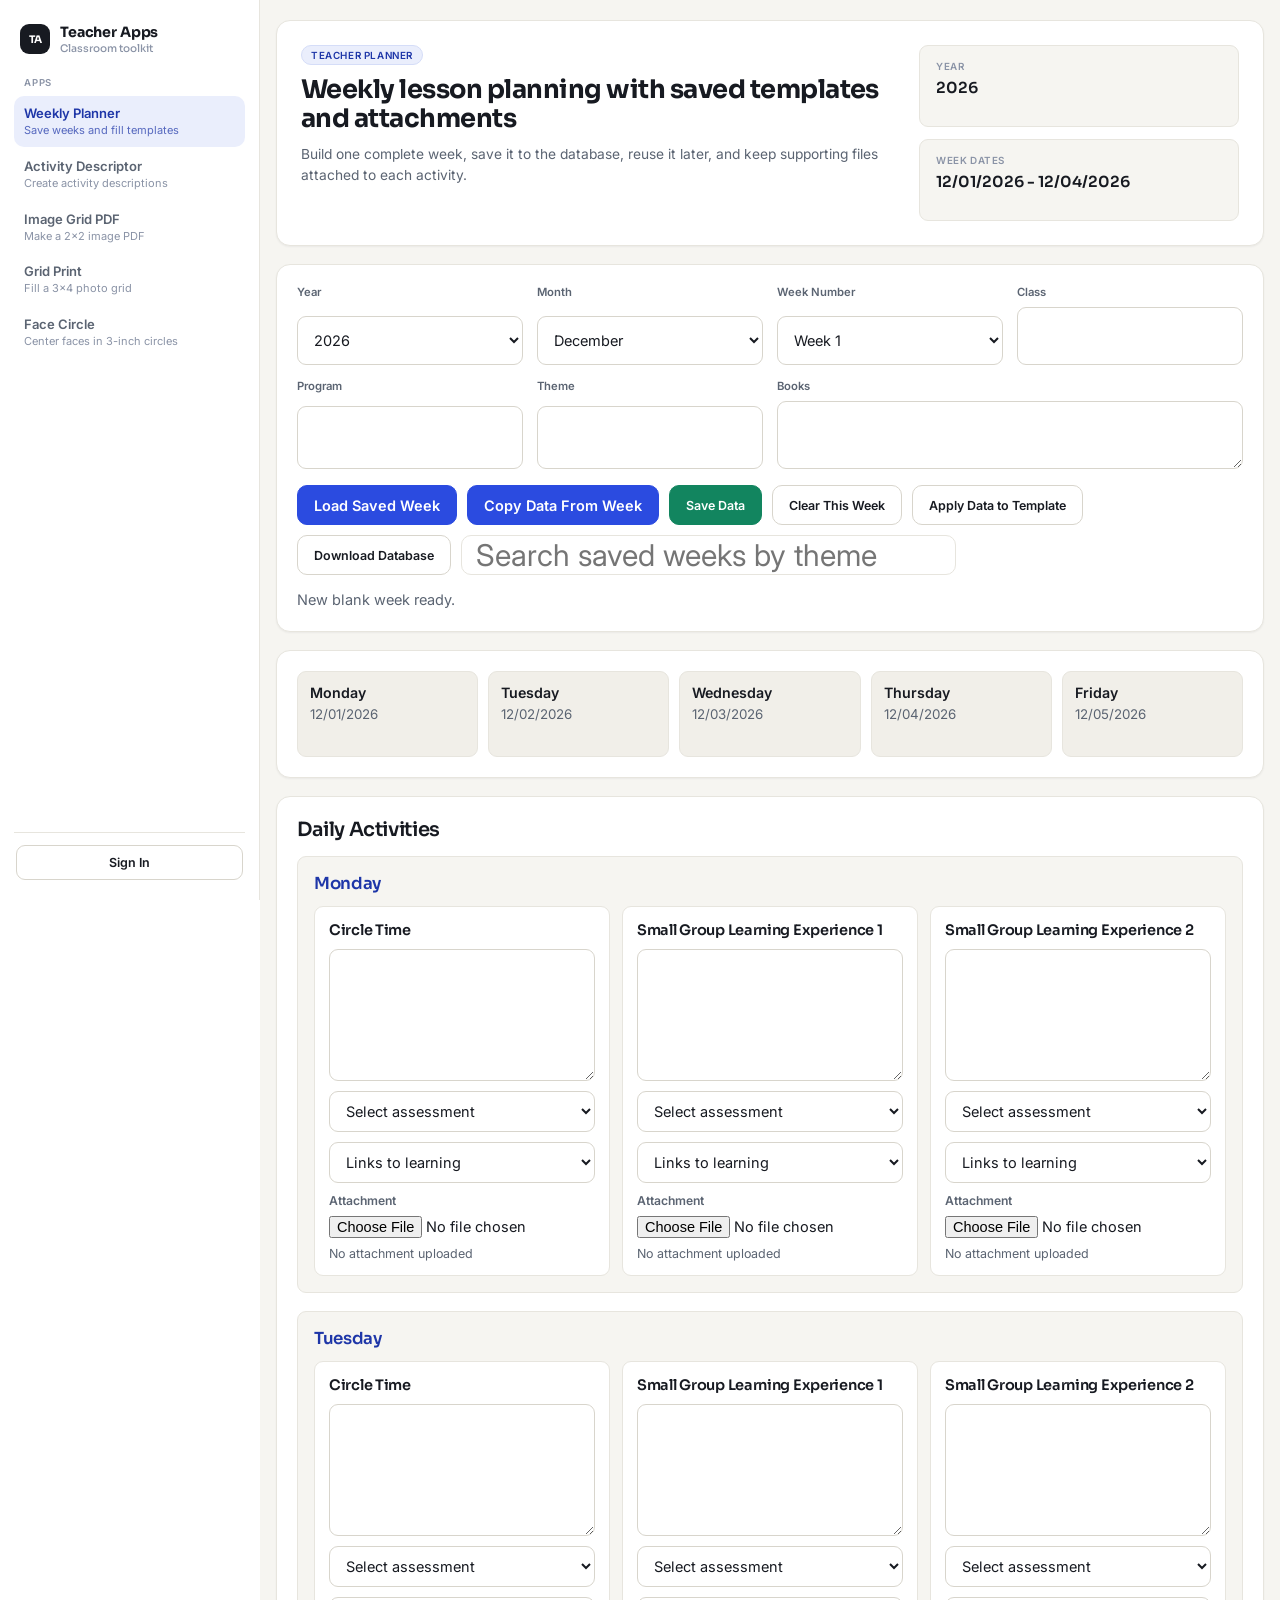
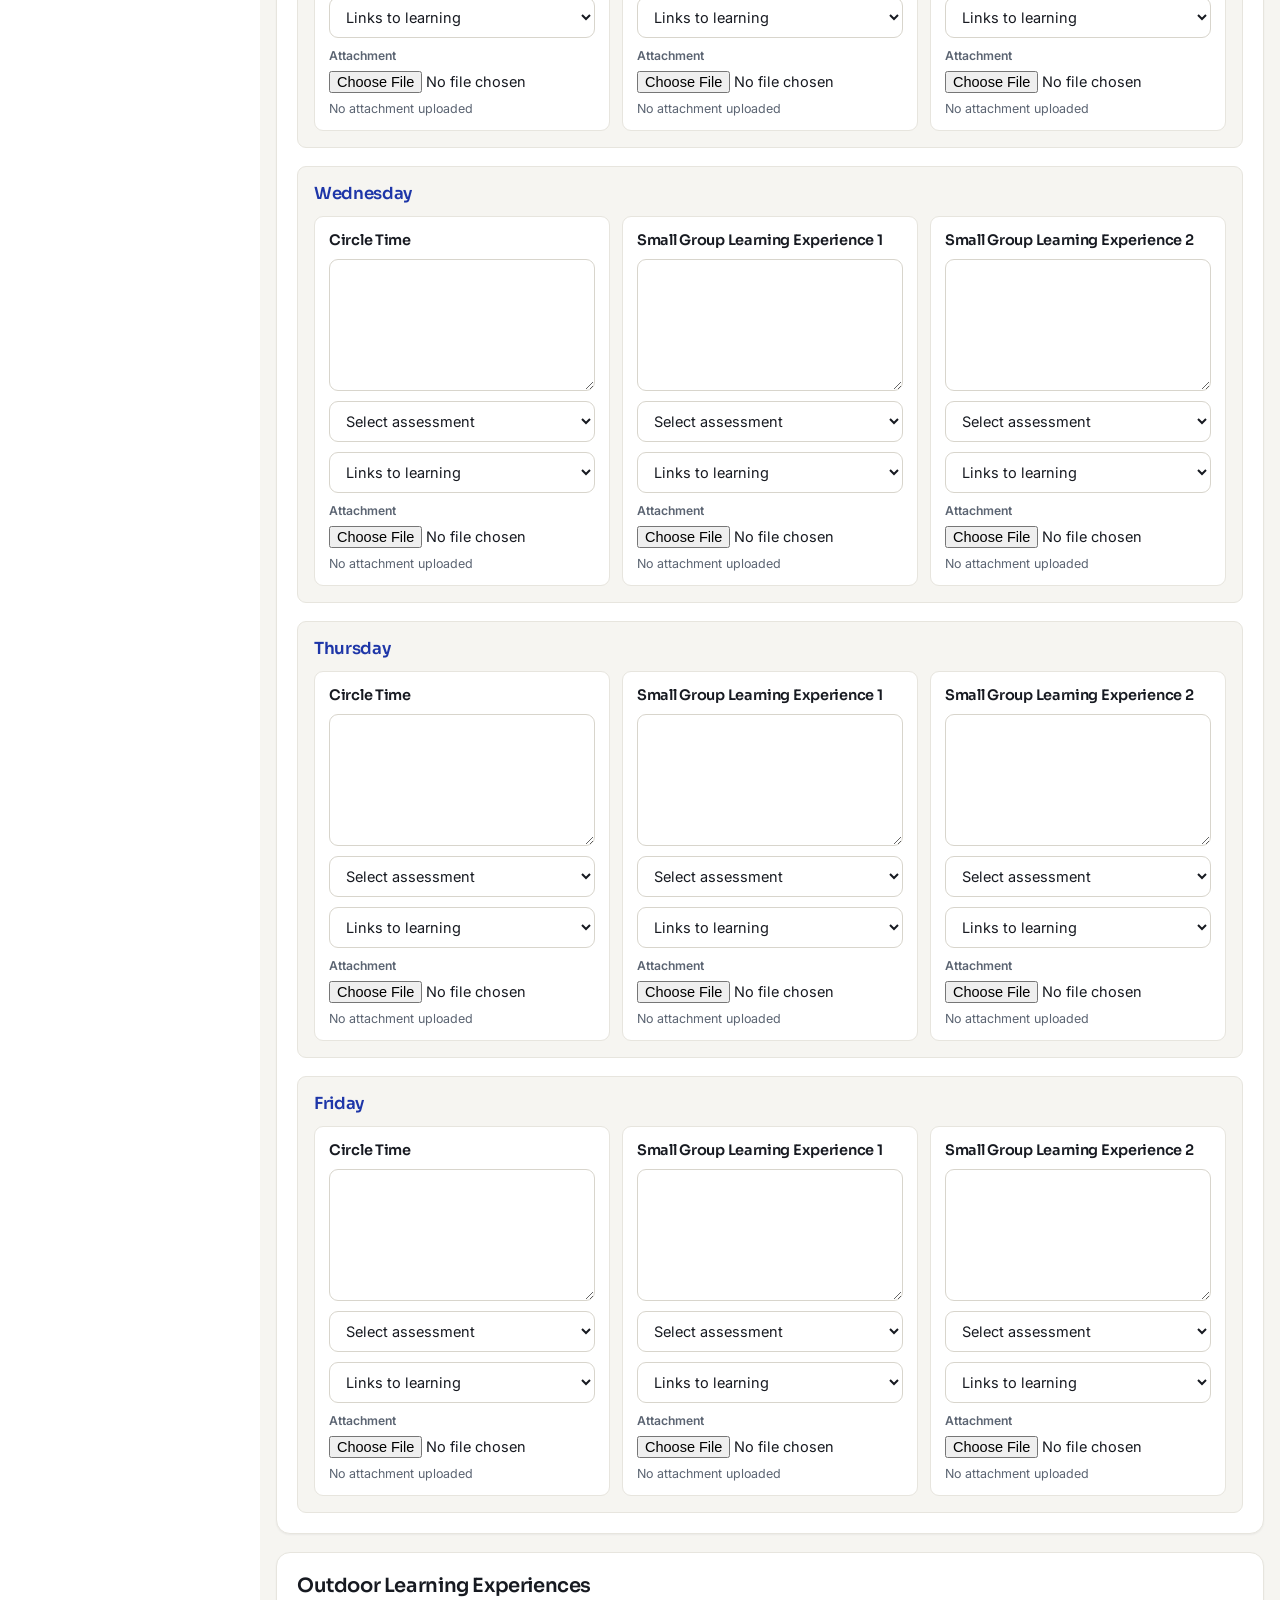
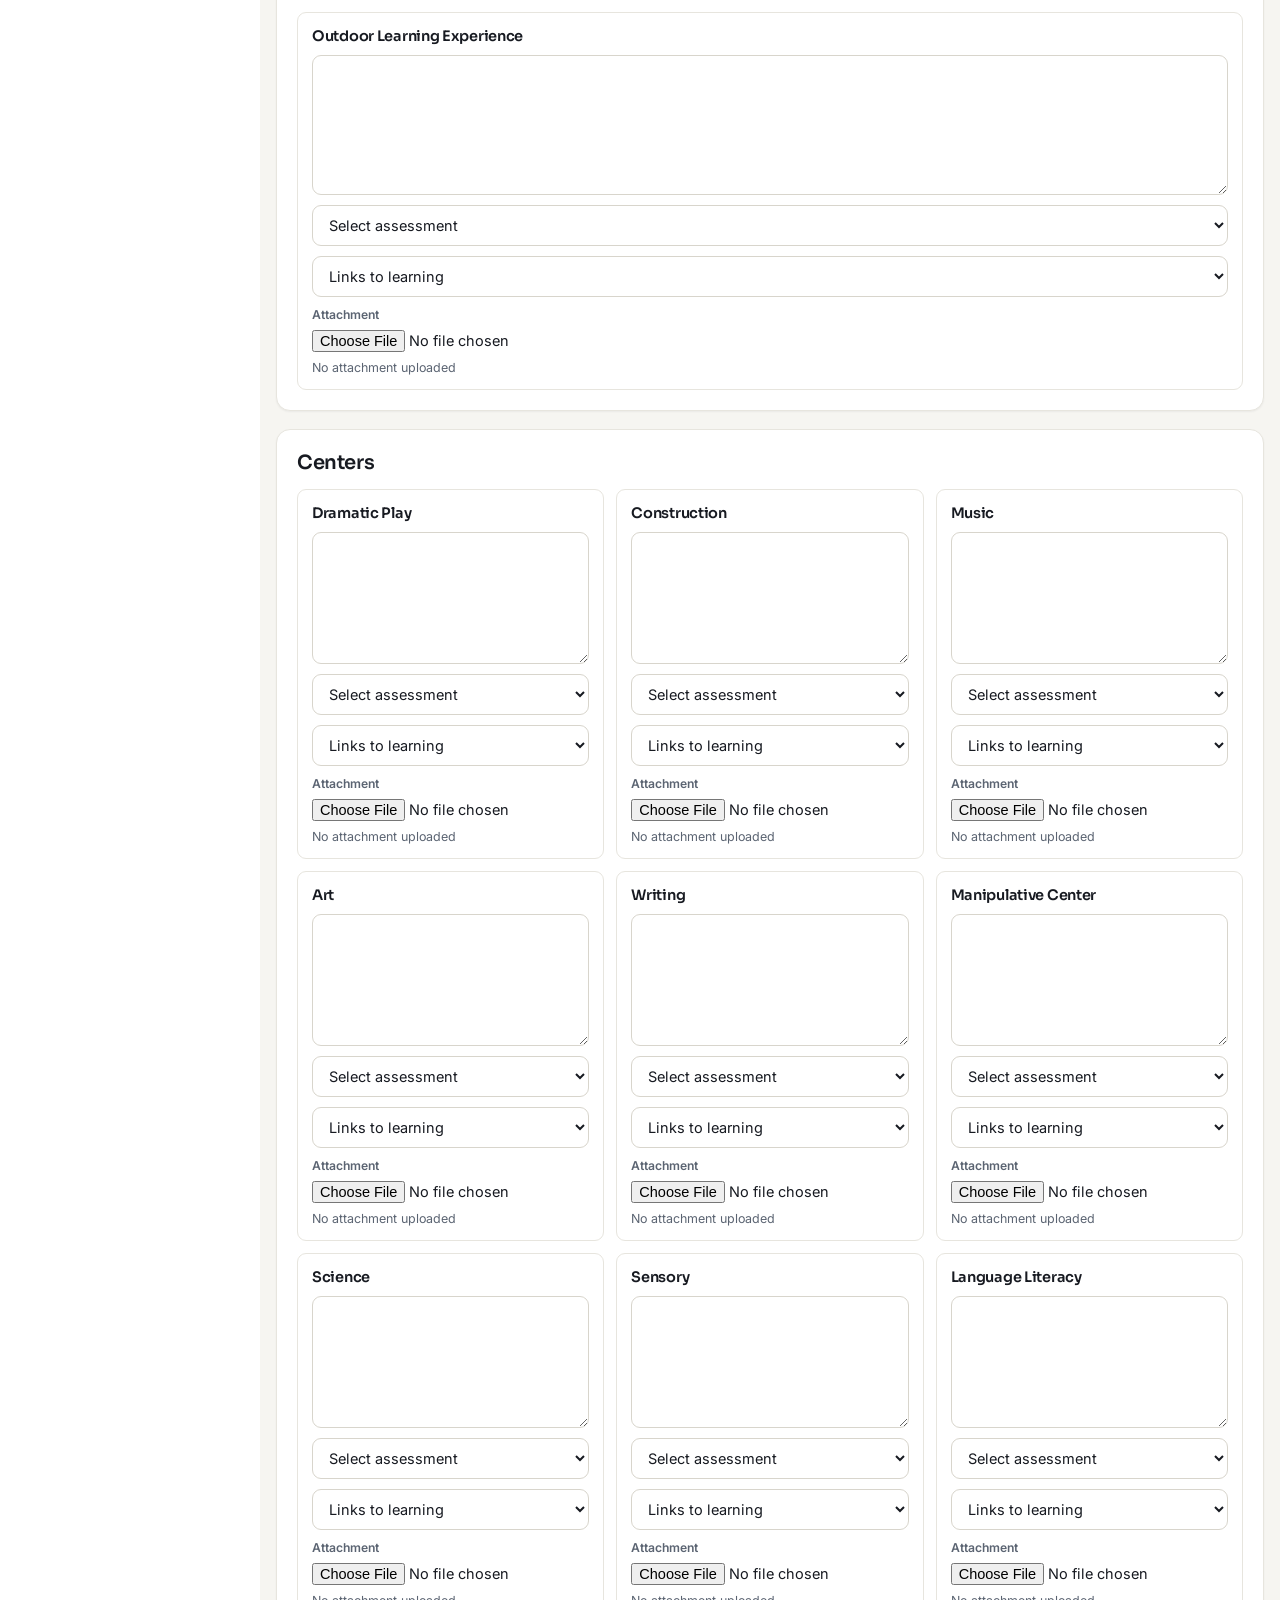
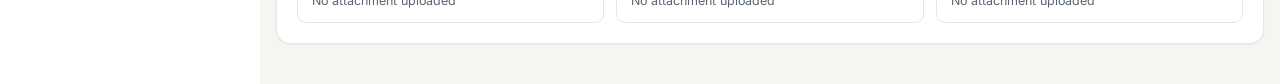
==== commit e9367fcd: "Extend sidebar background through full page height" ====
--- a/public/index.html
+++ b/public/index.html
@@ -14,7 +14,7 @@
       href="https://fonts.googleapis.com/css2?family=Inter:wght@400;500;600;700&family=Sora:wght@600;700;800&display=swap"
       rel="stylesheet"
     />
-    <link rel="stylesheet" href="styles.css?v=11" />
+    <link rel="stylesheet" href="styles.css?v=12" />
     <link rel="stylesheet" href="face-circle.css?v=1" />
   </head>
   <body>
--- a/public/styles.css
+++ b/public/styles.css
@@ -86,6 +86,7 @@
   width: 100%;
   min-height: 100vh;
   overflow-x: hidden;
+  background: var(--surface);
 }
 
 .app-sidebar {
@@ -203,6 +204,7 @@
 .app-content {
   min-width: 0;
   overflow-x: hidden;
+  background: var(--bg);
 }
 
 .app-view {
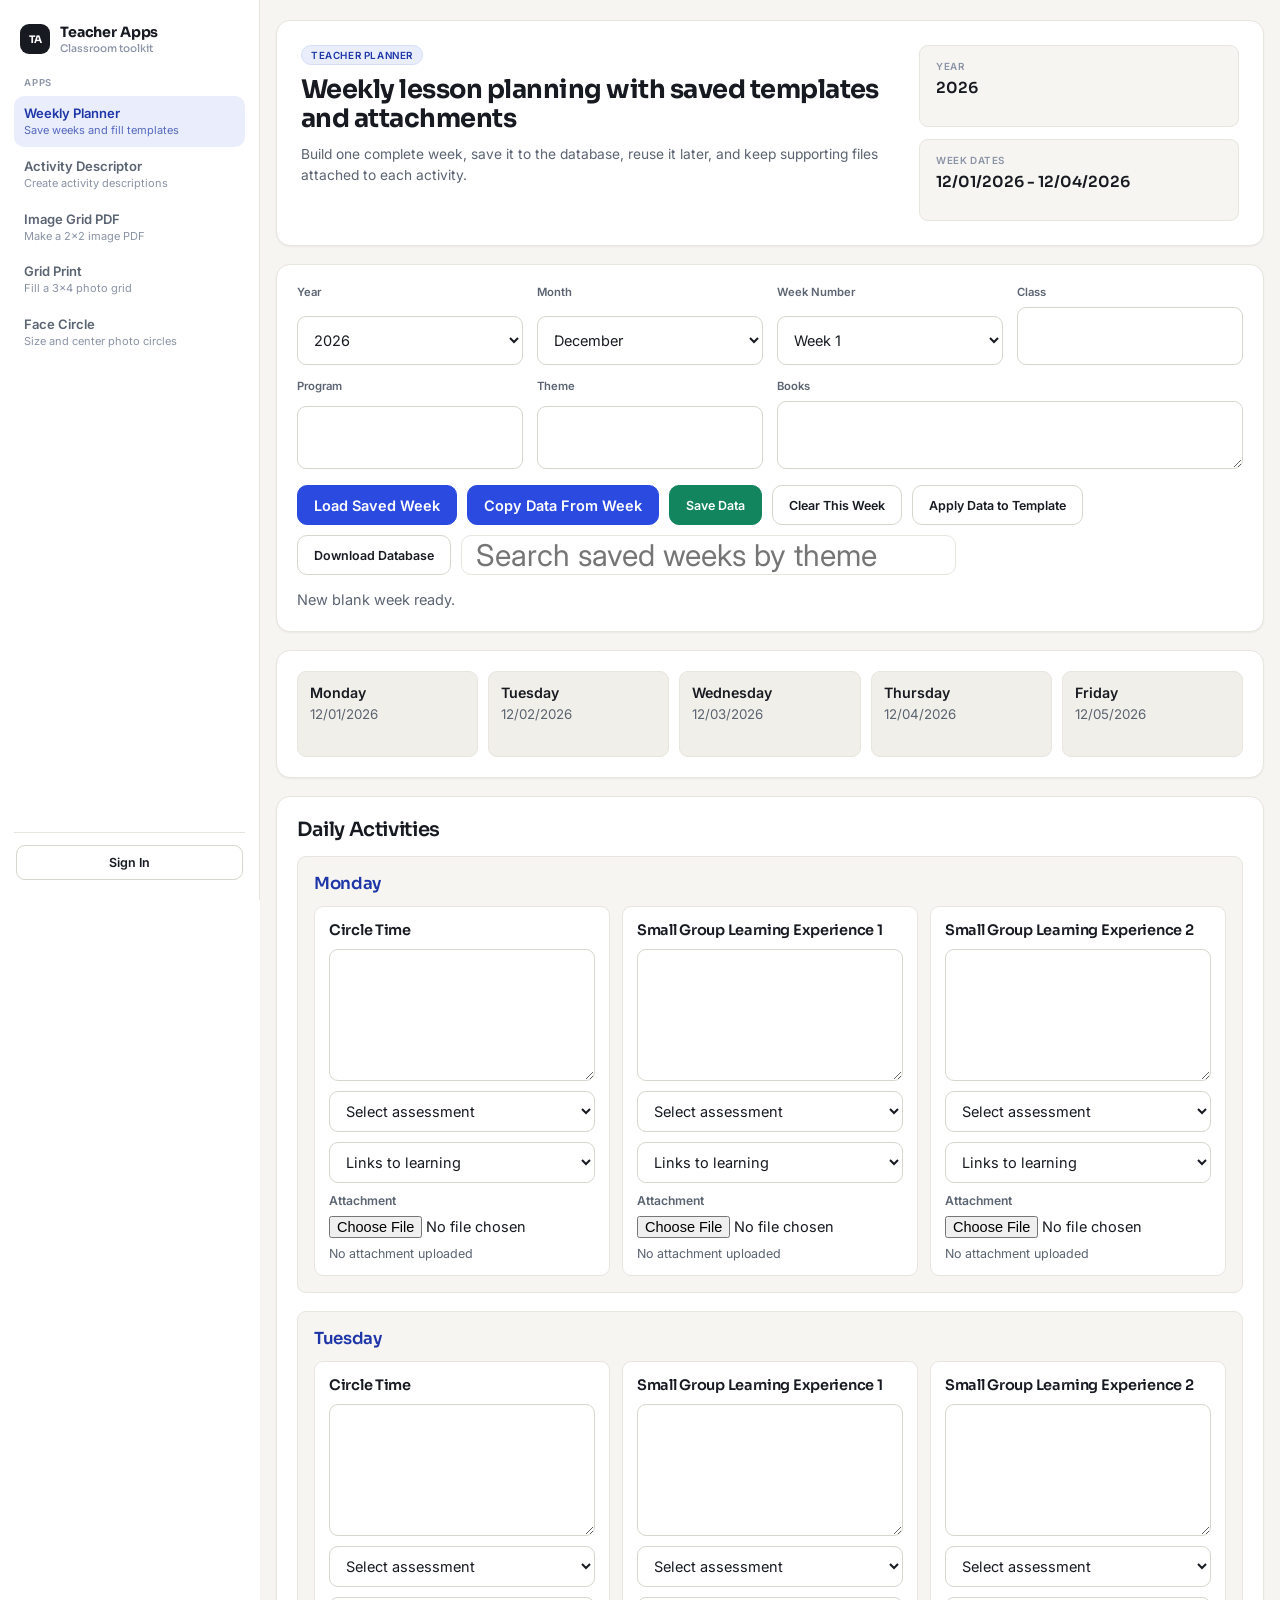
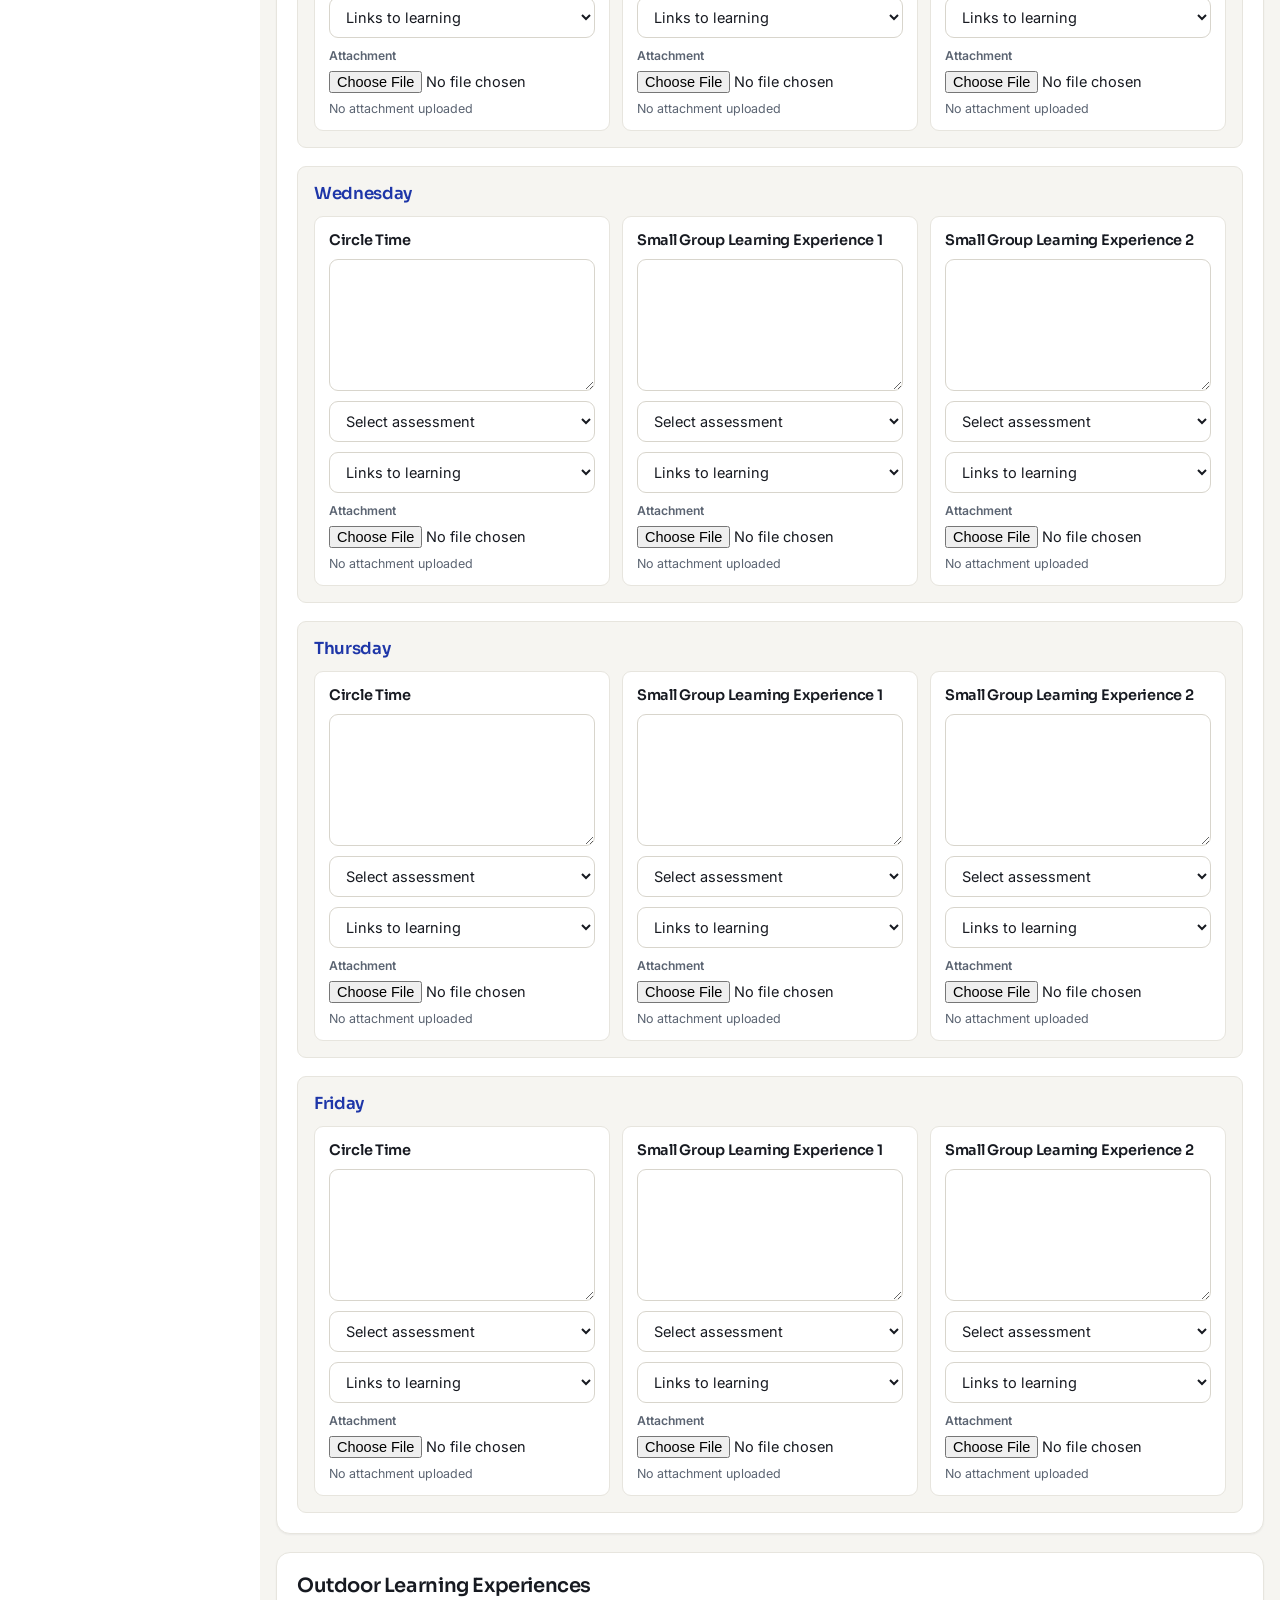
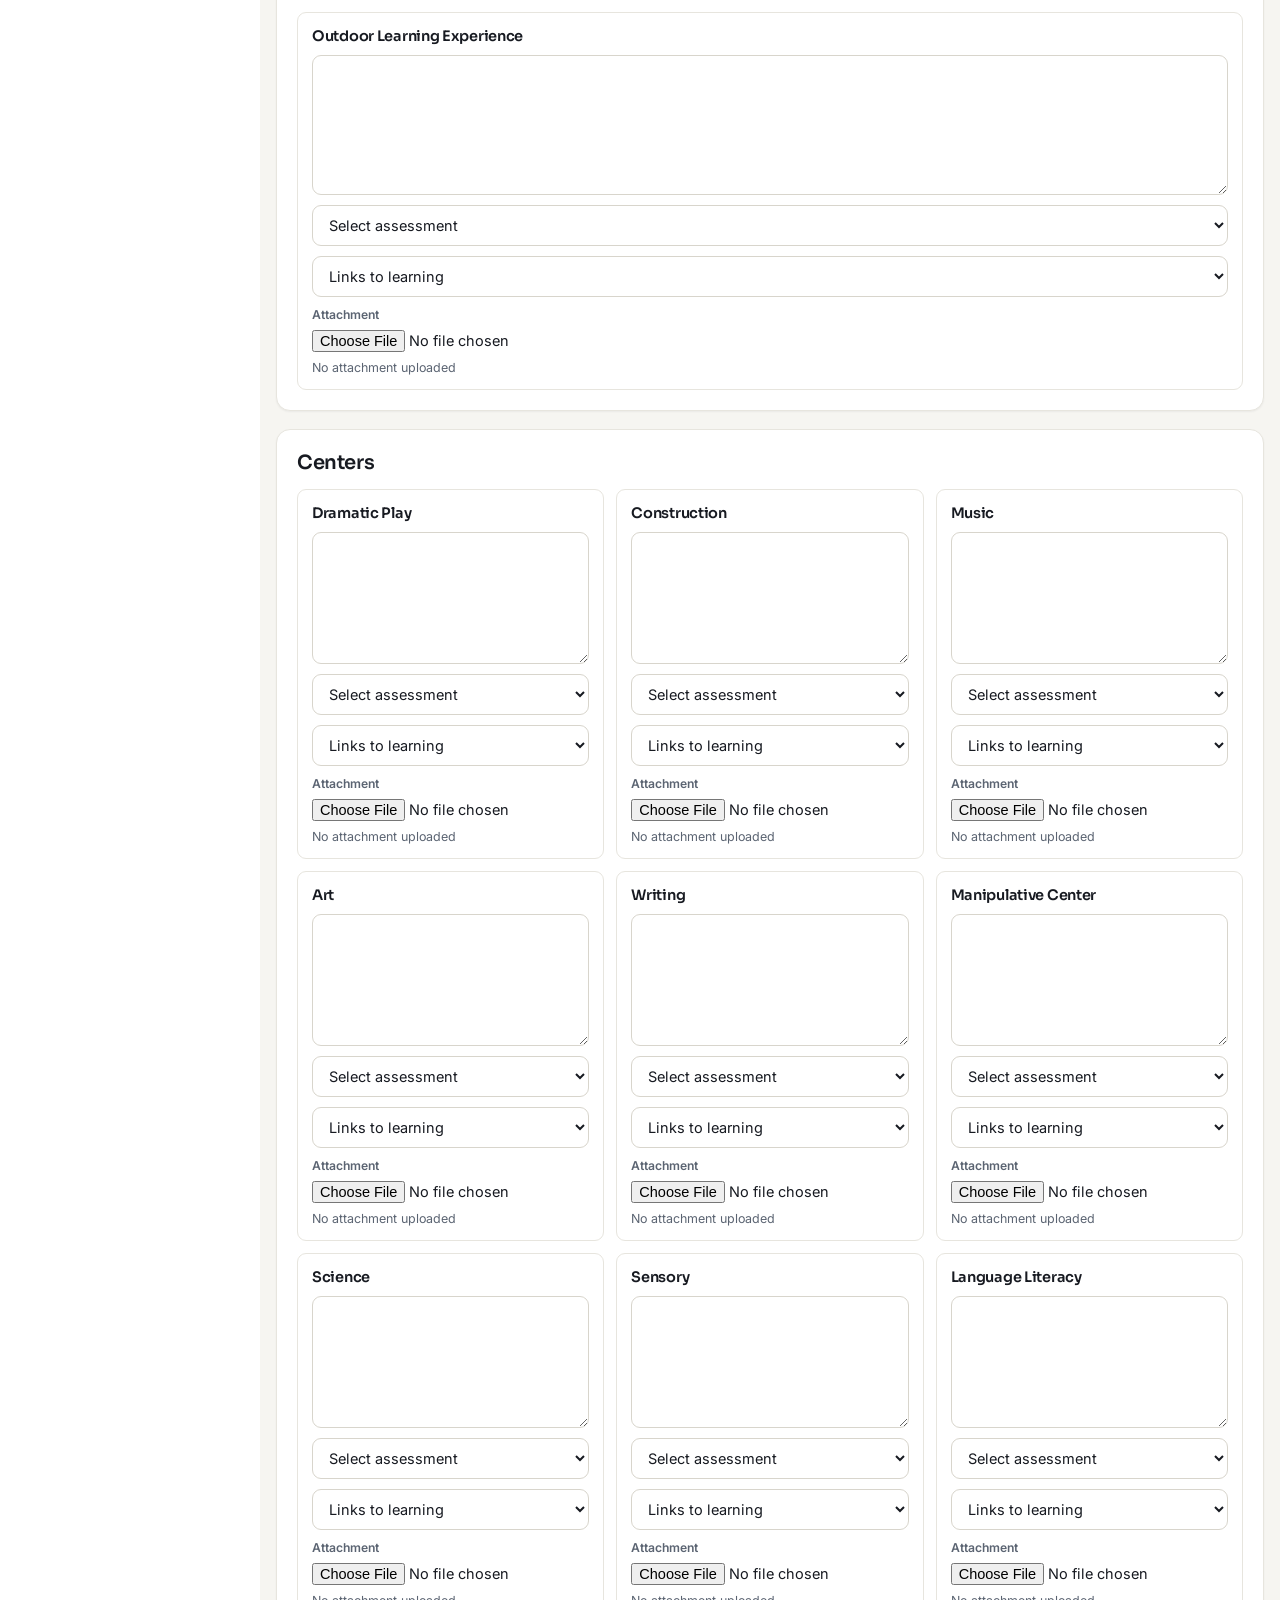
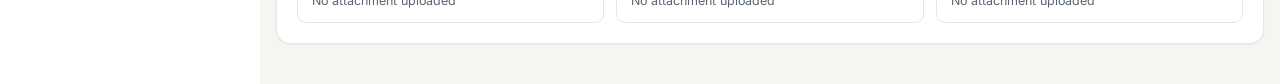
==== commit 9973e2ae: "Add adjustable Face Circle sizes and live Letter page preview" ====
--- a/public/index.html
+++ b/public/index.html
@@ -15,7 +15,7 @@
       rel="stylesheet"
     />
     <link rel="stylesheet" href="styles.css?v=12" />
-    <link rel="stylesheet" href="face-circle.css?v=1" />
+    <link rel="stylesheet" href="face-circle.css?v=2" />
   </head>
   <body>
     <div class="app-frame">
@@ -44,7 +44,7 @@
           </button>
           <button class="app-tab" type="button" data-app-tab="face-circle" aria-selected="false">
             <strong>Face Circle</strong>
-            <span>Center faces in 3-inch circles</span>
+            <span>Size and center photo circles</span>
           </button>
         </nav>
         <div class="sidebar-auth" id="sidebarAuth">
@@ -334,32 +334,48 @@
                 <span class="face-note">Photos stay on this device.</span>
               </div>
               <p id="faceStatus" class="status-text" role="status" aria-live="polite">Select one or more photos to get started.</p>
-              <div class="face-stage">
-                <div class="face-circle-wrap">
-                  <canvas id="faceCanvas" width="900" height="900" tabindex="0" role="img" aria-label="Circular photo crop. Use arrow keys to move the photo." aria-describedby="faceHint"></canvas>
-                  <span id="faceEmpty">Your photo goes here</span>
-                </div>
-                <p id="faceHint" class="face-note">Drag the photo to center the face. Use zoom for a closer fit.</p>
-                <div id="faceEditor" hidden>
-                  <div class="face-zoom">
-                    <label for="faceZoom">Zoom</label>
-                    <input id="faceZoom" type="range" min="1" max="4" step="0.01" value="1" />
-                    <output id="faceZoomValue" for="faceZoom">100%</output>
+              <div class="face-size-control">
+                <div class="face-zoom">
+                  <label for="faceSize">Circle diameter</label>
+                  <input id="faceSize" type="range" min="0.5" max="8" step="0.25" value="3" aria-describedby="faceSizeHint" />
+                  <output id="faceSizeValue" for="faceSize">3 in</output>
+                </div>
+                <p id="faceSizeHint" class="face-note">0.5–8 inches, in 0.25-inch steps. Applies to all photos.</p>
+              </div>
+              <div class="face-workspace">
+                <div class="face-stage">
+                  <div class="face-circle-wrap">
+                    <canvas id="faceCanvas" width="900" height="900" tabindex="0" role="img" aria-label="Circular photo crop. Use arrow keys to move the photo." aria-describedby="faceHint"></canvas>
+                    <span id="faceEmpty">Your photo goes here</span>
                   </div>
-                  <div class="face-adjust" aria-label="Adjust photo position">
-                    <button type="button" data-face-move="left" aria-label="Move photo left">&#8592;</button>
-                    <button type="button" data-face-move="up" aria-label="Move photo up">&#8593;</button>
-                    <button type="button" data-face-move="down" aria-label="Move photo down">&#8595;</button>
-                    <button type="button" data-face-move="right" aria-label="Move photo right">&#8594;</button>
-                    <button id="faceReset" class="secondary-button" type="button">Reset crop</button>
+                  <p id="faceHint" class="face-note">Drag the photo to center the face. Use zoom for a closer fit.</p>
+                  <div id="faceEditor" hidden>
+                    <div class="face-zoom">
+                      <label for="faceZoom">Zoom</label>
+                      <input id="faceZoom" type="range" min="1" max="4" step="0.01" value="1" />
+                      <output id="faceZoomValue" for="faceZoom">100%</output>
+                    </div>
+                    <div class="face-adjust" aria-label="Adjust photo position">
+                      <button type="button" data-face-move="left" aria-label="Move photo left">&#8592;</button>
+                      <button type="button" data-face-move="up" aria-label="Move photo up">&#8593;</button>
+                      <button type="button" data-face-move="down" aria-label="Move photo down">&#8595;</button>
+                      <button type="button" data-face-move="right" aria-label="Move photo right">&#8594;</button>
+                      <button id="faceReset" class="secondary-button" type="button">Reset crop</button>
+                    </div>
+                    <div class="face-navigation">
+                      <button id="facePrevious" class="secondary-button" type="button" aria-label="Previous photo">&#8592; Previous</button>
+                      <span id="faceCounter" role="status" aria-live="polite"></span>
+                      <button id="faceNext" class="secondary-button" type="button" aria-label="Next photo">Next &#8594;</button>
+                    </div>
+                    <p id="faceName" class="face-note"></p>
                   </div>
-                  <div class="face-navigation">
-                    <button id="facePrevious" class="secondary-button" type="button" aria-label="Previous photo">&#8592; Previous</button>
-                    <span id="faceCounter" role="status" aria-live="polite"></span>
-                    <button id="faceNext" class="secondary-button" type="button" aria-label="Next photo">Next &#8594;</button>
-                  </div>
-                  <p id="faceName" class="face-note"></p>
-                </div>
+                </div>
+                <section class="face-page-preview" aria-labelledby="facePreviewHeading">
+                  <h2 id="facePreviewHeading">Page preview</h2>
+                  <p class="face-note">8.5 &times; 11 inches &middot; centered on the page</p>
+                  <canvas id="facePagePreview" width="612" height="792" role="img" aria-label="Letter-size page with a centered 3-inch circle"></canvas>
+                  <p class="face-note">Updates as you resize and reposition the photo.</p>
+                </section>
               </div>
               <div id="faceThumbnails" class="face-thumbnails" aria-label="Selected photos"></div>
               <div class="face-footer">
@@ -368,7 +384,7 @@
                   <button id="faceRemove" class="secondary-button" type="button" disabled>Remove photo</button>
                   <button id="faceClear" class="secondary-button" type="button" disabled>Clear all</button>
                 </div>
-                <p class="face-note">One 3-inch circle centered on each 8.5 &times; 11-inch page. Print at <strong>Actual size / 100%</strong>.</p>
+                <p class="face-note">One <span id="facePrintSize">3</span>-inch circle centered on each 8.5 &times; 11-inch page. Print at <strong>Actual size / 100%</strong>.</p>
               </div>
             </main>
           </div>
@@ -423,6 +439,6 @@
     <script src="script.js?v=30"></script>
     <script src="autofit.js?v=2"></script>
     <script src="vendor/pdf-lib-1.17.1.min.js" defer></script>
-    <script src="face-circle.js?v=1" defer></script>
+    <script src="face-circle.js?v=2" defer></script>
   </body>
 </html>
--- a/public/face-circle.css
+++ b/public/face-circle.css
@@ -15,6 +15,26 @@
 .face-toolbar { justify-content: flex-start; }
 .face-note { color: var(--muted); line-height: 1.6; font-size: 0.9rem; }
 .face-stage { padding: 24px 0 12px; text-align: center; }
+.face-size-control { max-width: 520px; margin: 20px 0; }
+.face-size-control .face-zoom { margin-bottom: 0; }
+.face-size-control .face-note { margin-top: 4px; }
+.face-size-control output { min-width: 64px; text-align: right; }
+.face-workspace { display: grid; gap: 24px; }
+.face-workspace > * { min-width: 0; }
+.face-page-preview { padding: 24px 0; text-align: center; }
+.face-page-preview h2 { font-size: 1.1rem; margin: 0; }
+#facePagePreview {
+  display: block;
+  width: min(100%, 300px);
+  height: auto;
+  margin: 20px auto;
+  background: white;
+  border: 1px solid var(--line-strong);
+  box-shadow: var(--shadow-sm);
+}
+@media (min-width: 1100px) {
+  .face-workspace { grid-template-columns: minmax(0, 1fr) minmax(240px, 0.7fr); }
+}
 .face-circle-wrap {
   position: relative;
   width: min(360px, 100%);
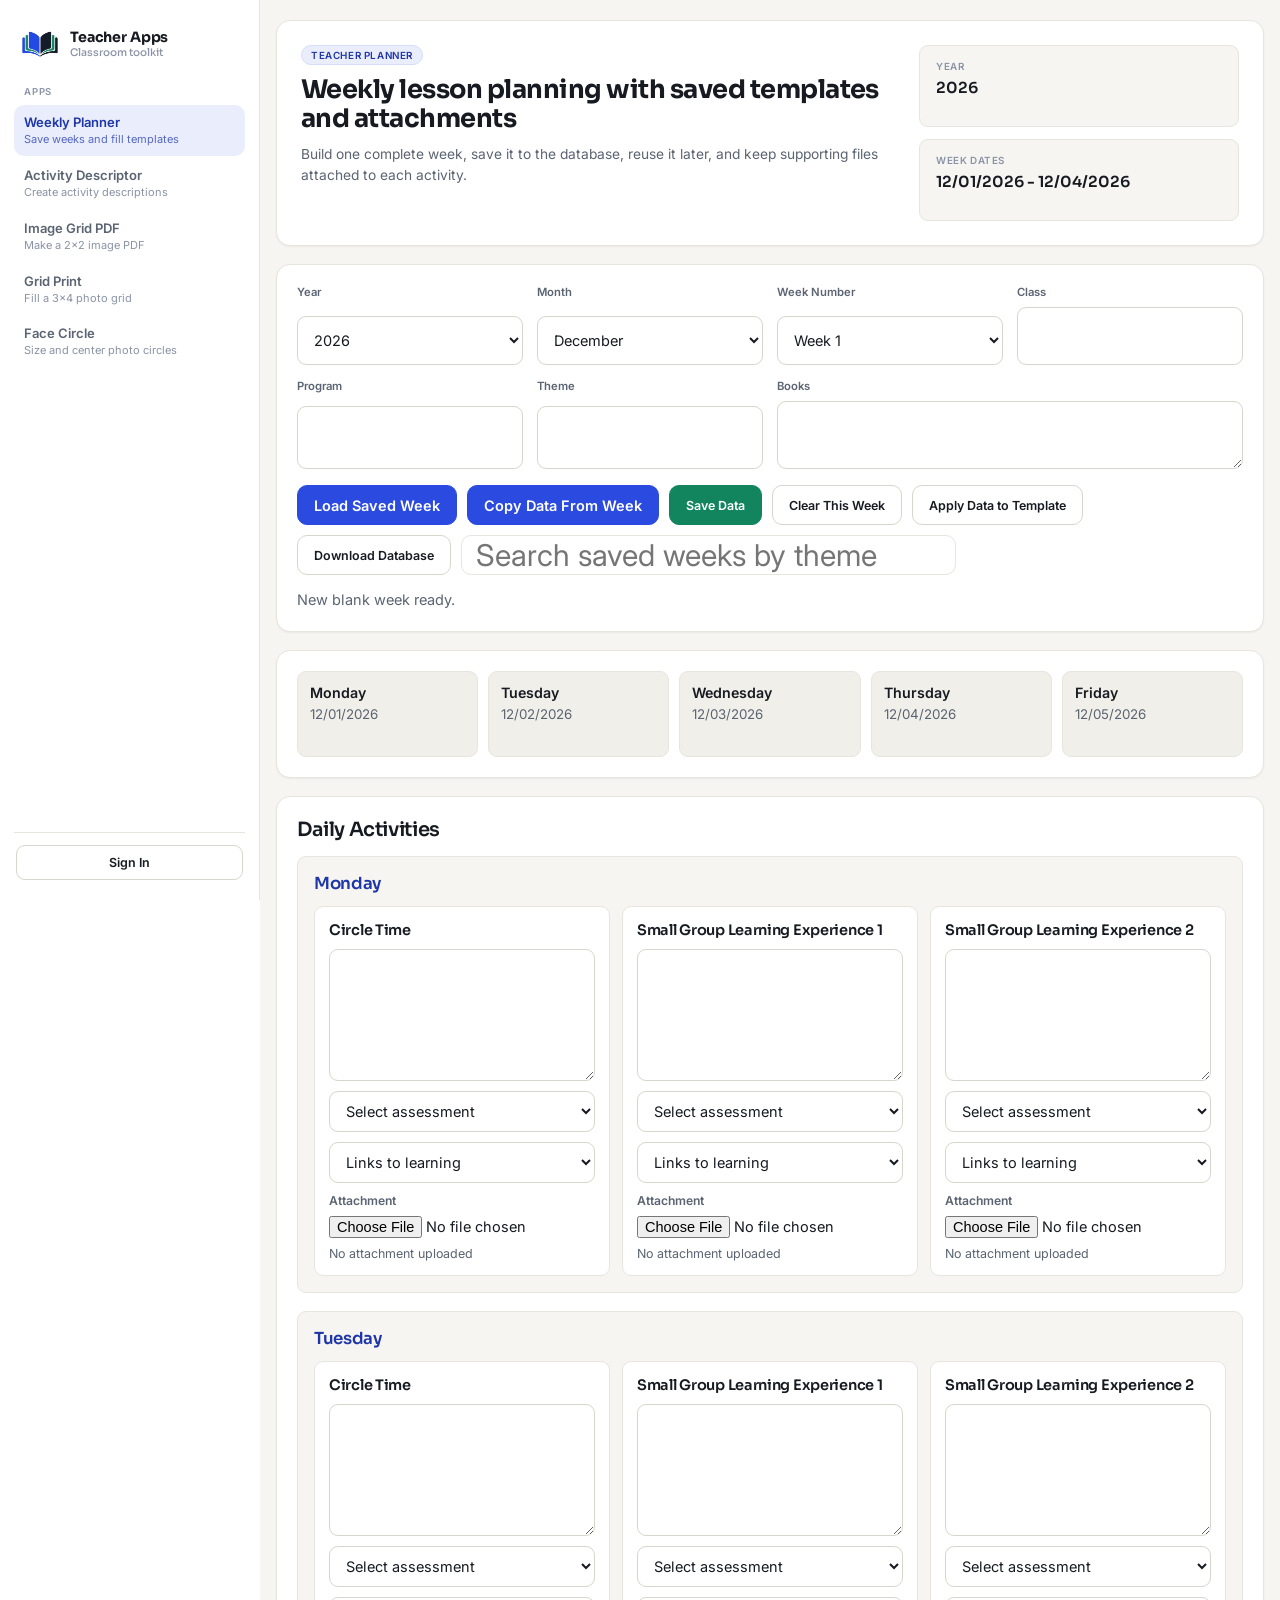
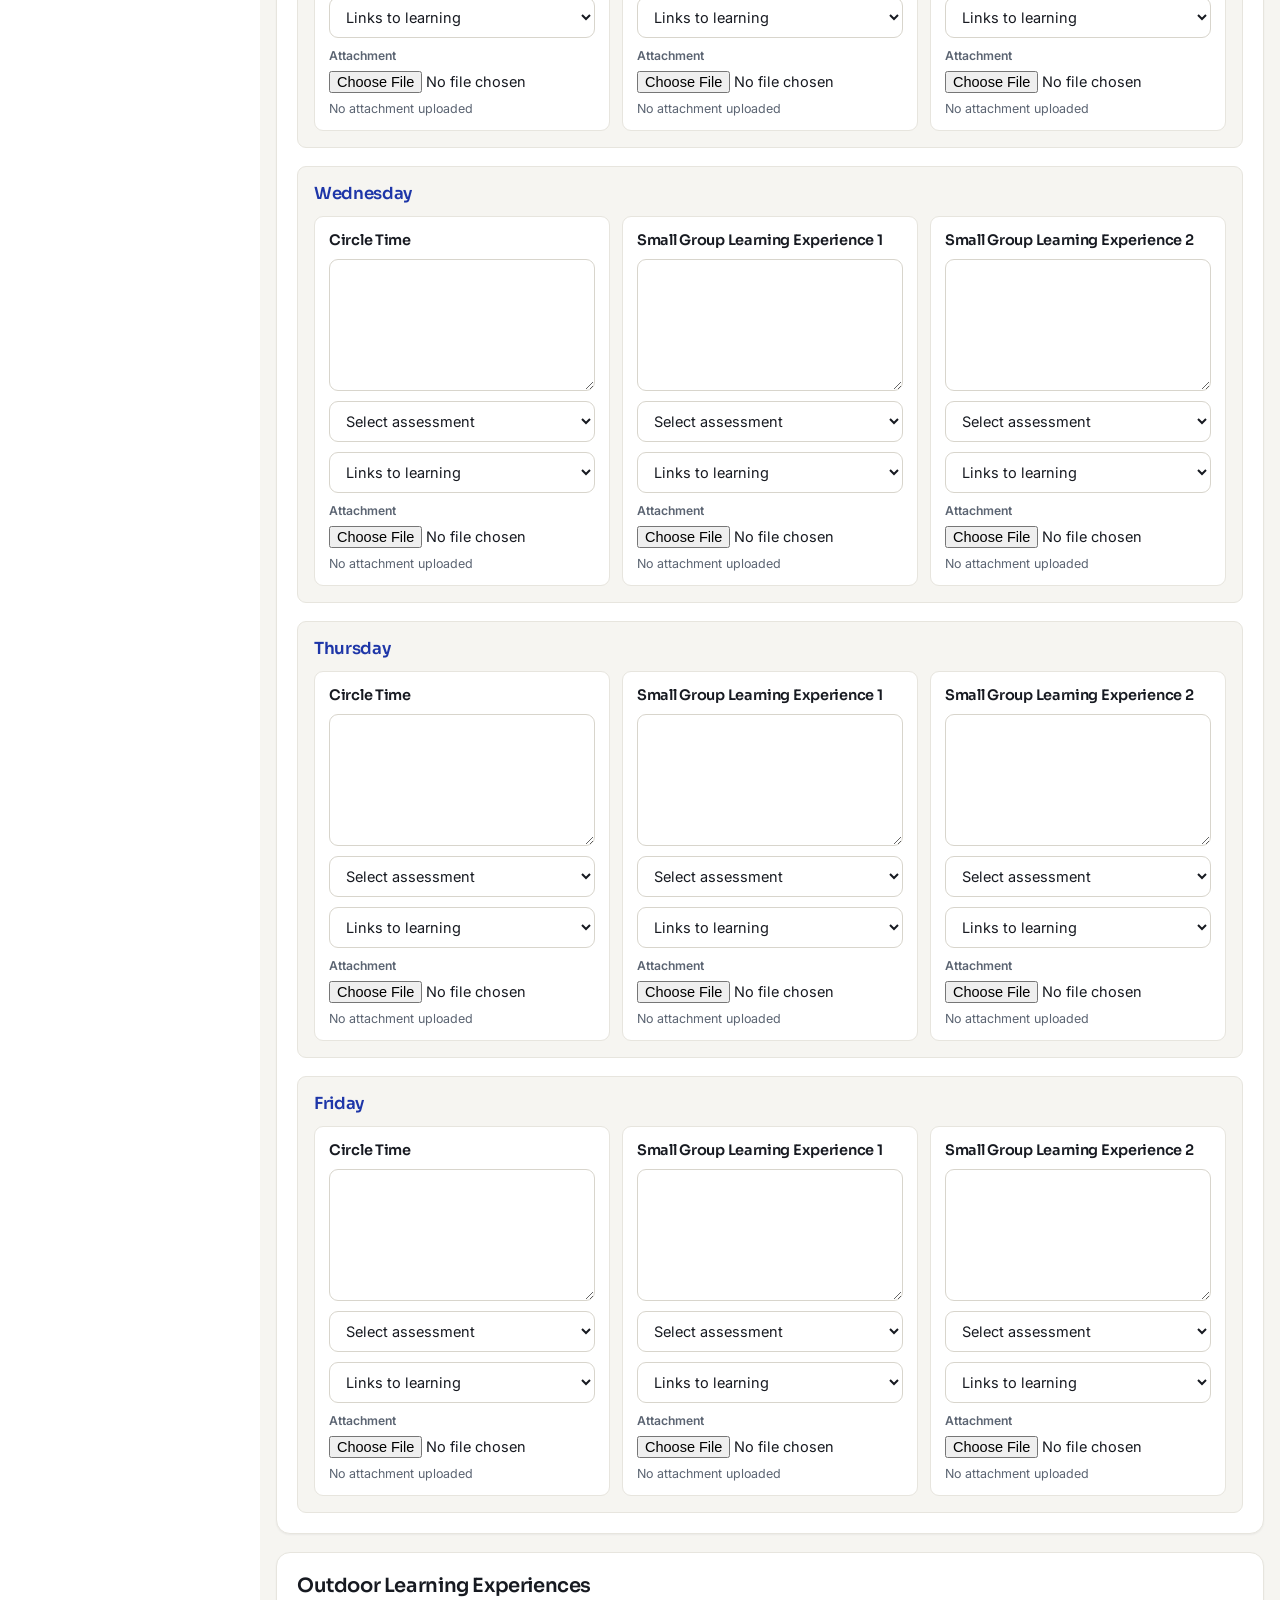
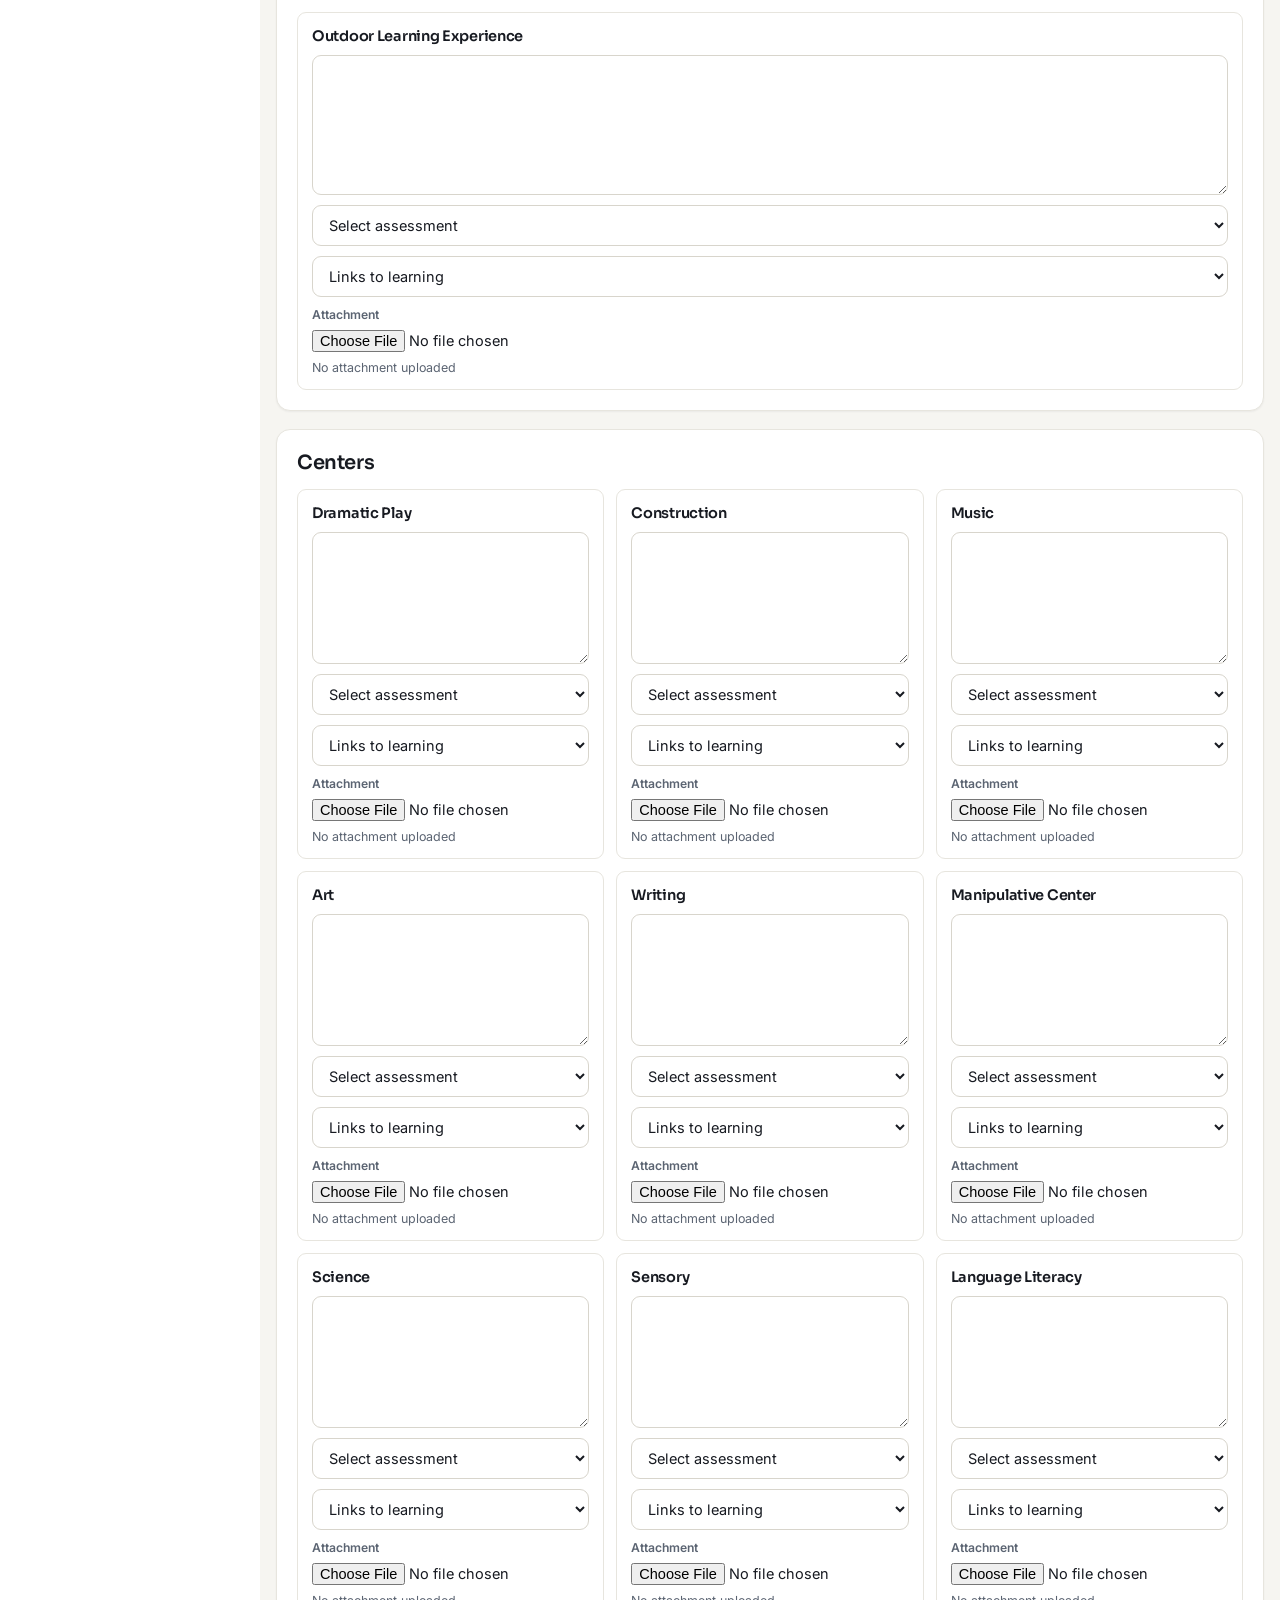
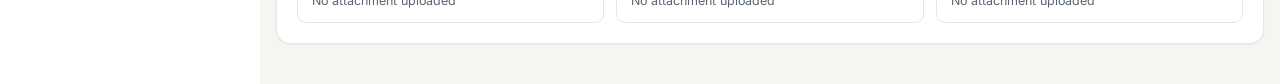
==== commit 5e56a47f: "Add Teacher Apps master logo and shared branding" ====
--- a/public/index.html
+++ b/public/index.html
@@ -3,10 +3,10 @@
   <head>
     <meta charset="utf-8" />
     <meta name="viewport" content="width=device-width, initial-scale=1" />
-    <title>Teacher Weekly Planner</title>
+    <title>Teacher Apps | Classroom Toolkit</title>
     <meta
       name="description"
-      content="Plan circle time, small groups, centers, outdoor learning, templates, and attachments in one weekly teacher planner."
+      content="Your classroom toolkit for weekly lesson planning, activity descriptions, photo grids, and printable face circles."
     />
     <link rel="preconnect" href="https://fonts.googleapis.com" />
     <link rel="preconnect" href="https://fonts.gstatic.com" crossorigin />
@@ -14,14 +14,16 @@
       href="https://fonts.googleapis.com/css2?family=Inter:wght@400;500;600;700&family=Sora:wght@600;700;800&display=swap"
       rel="stylesheet"
     />
-    <link rel="stylesheet" href="styles.css?v=12" />
+    <link rel="icon" type="image/png" href="assets/teacher-apps-logo.png" />
+    <link rel="apple-touch-icon" href="assets/teacher-apps-logo.png" />
+    <link rel="stylesheet" href="styles.css?v=13" />
     <link rel="stylesheet" href="face-circle.css?v=2" />
   </head>
   <body>
     <div class="app-frame">
       <aside class="app-sidebar" aria-label="Teacher app navigation">
         <div class="sidebar-brand">
-          <span class="brand-mark" aria-hidden="true">TA</span>
+          <img class="brand-mark" src="assets/teacher-apps-logo.png" width="40" height="40" alt="" aria-hidden="true" />
           <span class="brand-name">Teacher Apps<em>Classroom toolkit</em></span>
         </div>
         <nav class="sidebar-nav" aria-label="Available apps">
--- a/public/styles.css
+++ b/public/styles.css
@@ -112,17 +112,11 @@
 }
 
 .brand-mark {
-  display: grid;
+  display: block;
   flex: none;
-  place-items: center;
-  width: 30px;
-  height: 30px;
-  border-radius: 9px;
-  background: var(--ink);
-  color: #ffffff;
-  font-family: "Sora", sans-serif;
-  font-size: 0.72rem;
-  font-weight: 700;
+  width: 40px;
+  height: 40px;
+  object-fit: contain;
 }
 
 .brand-name {
